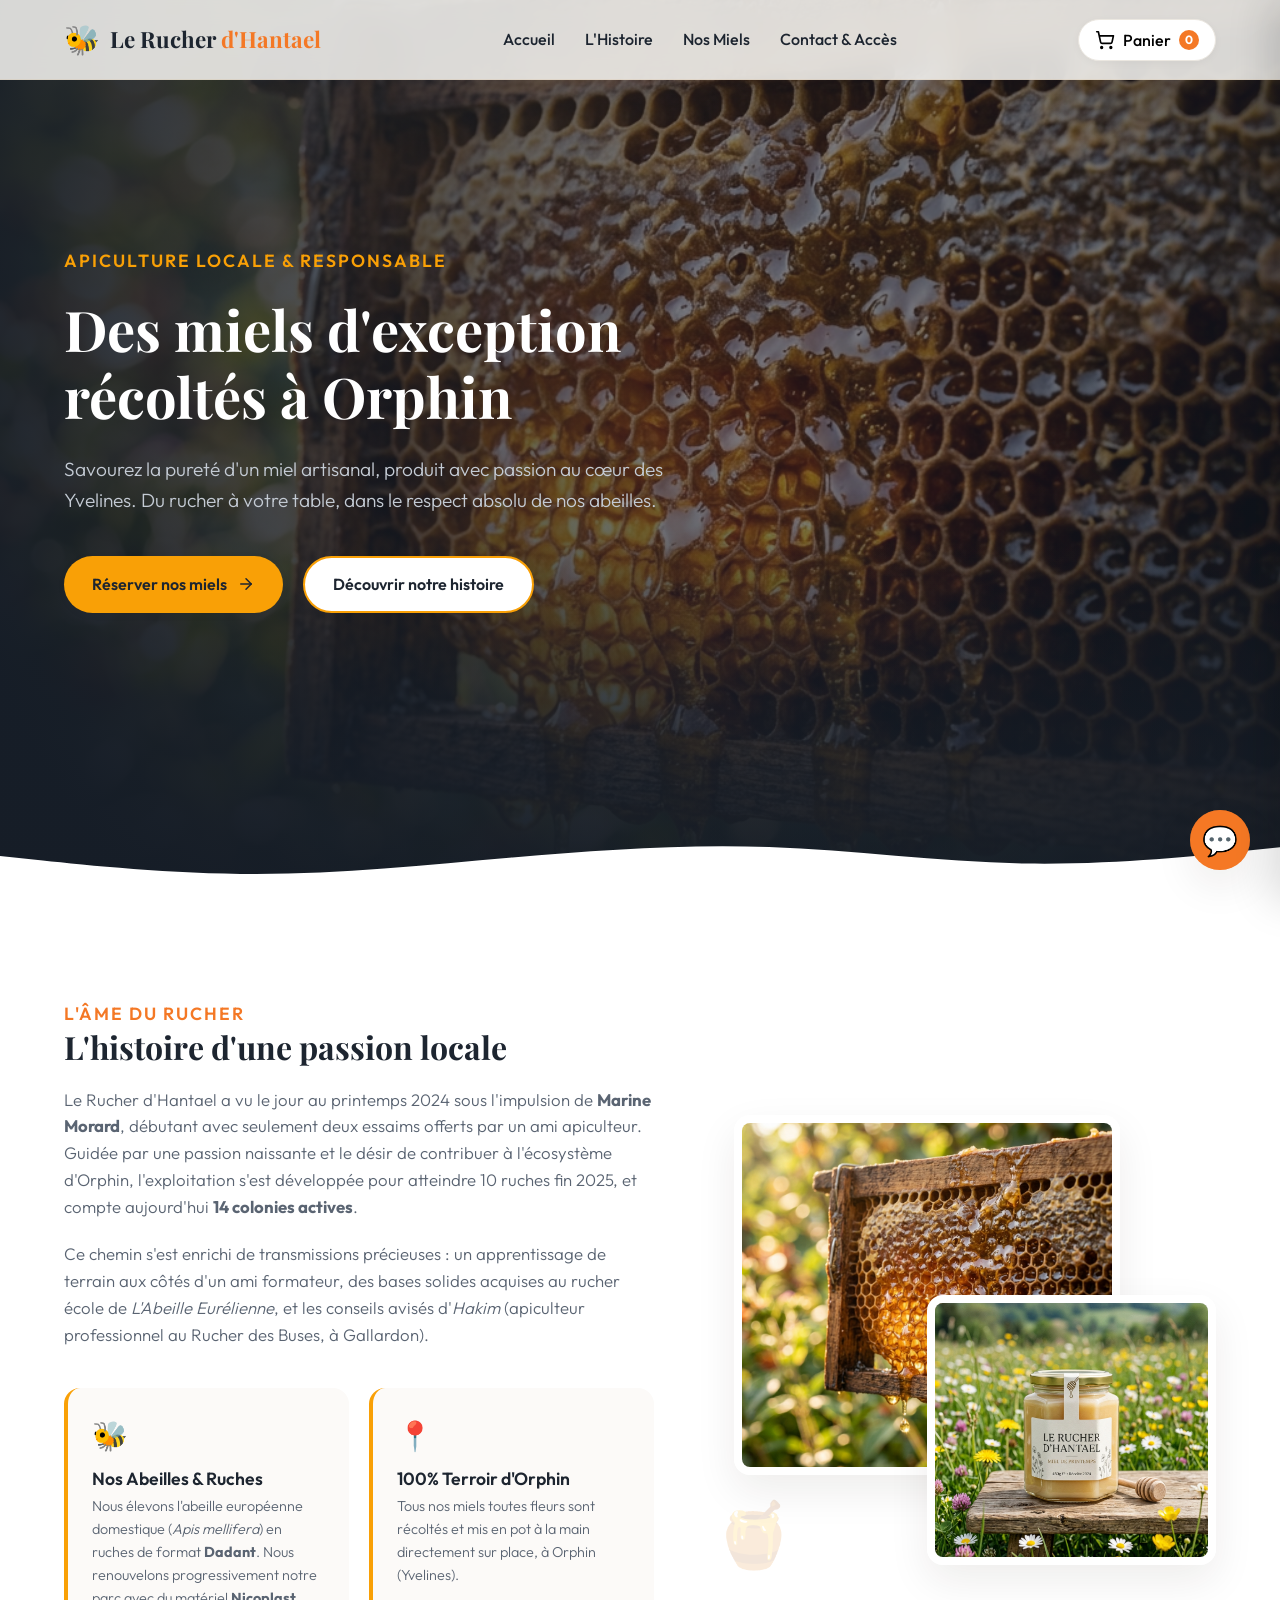
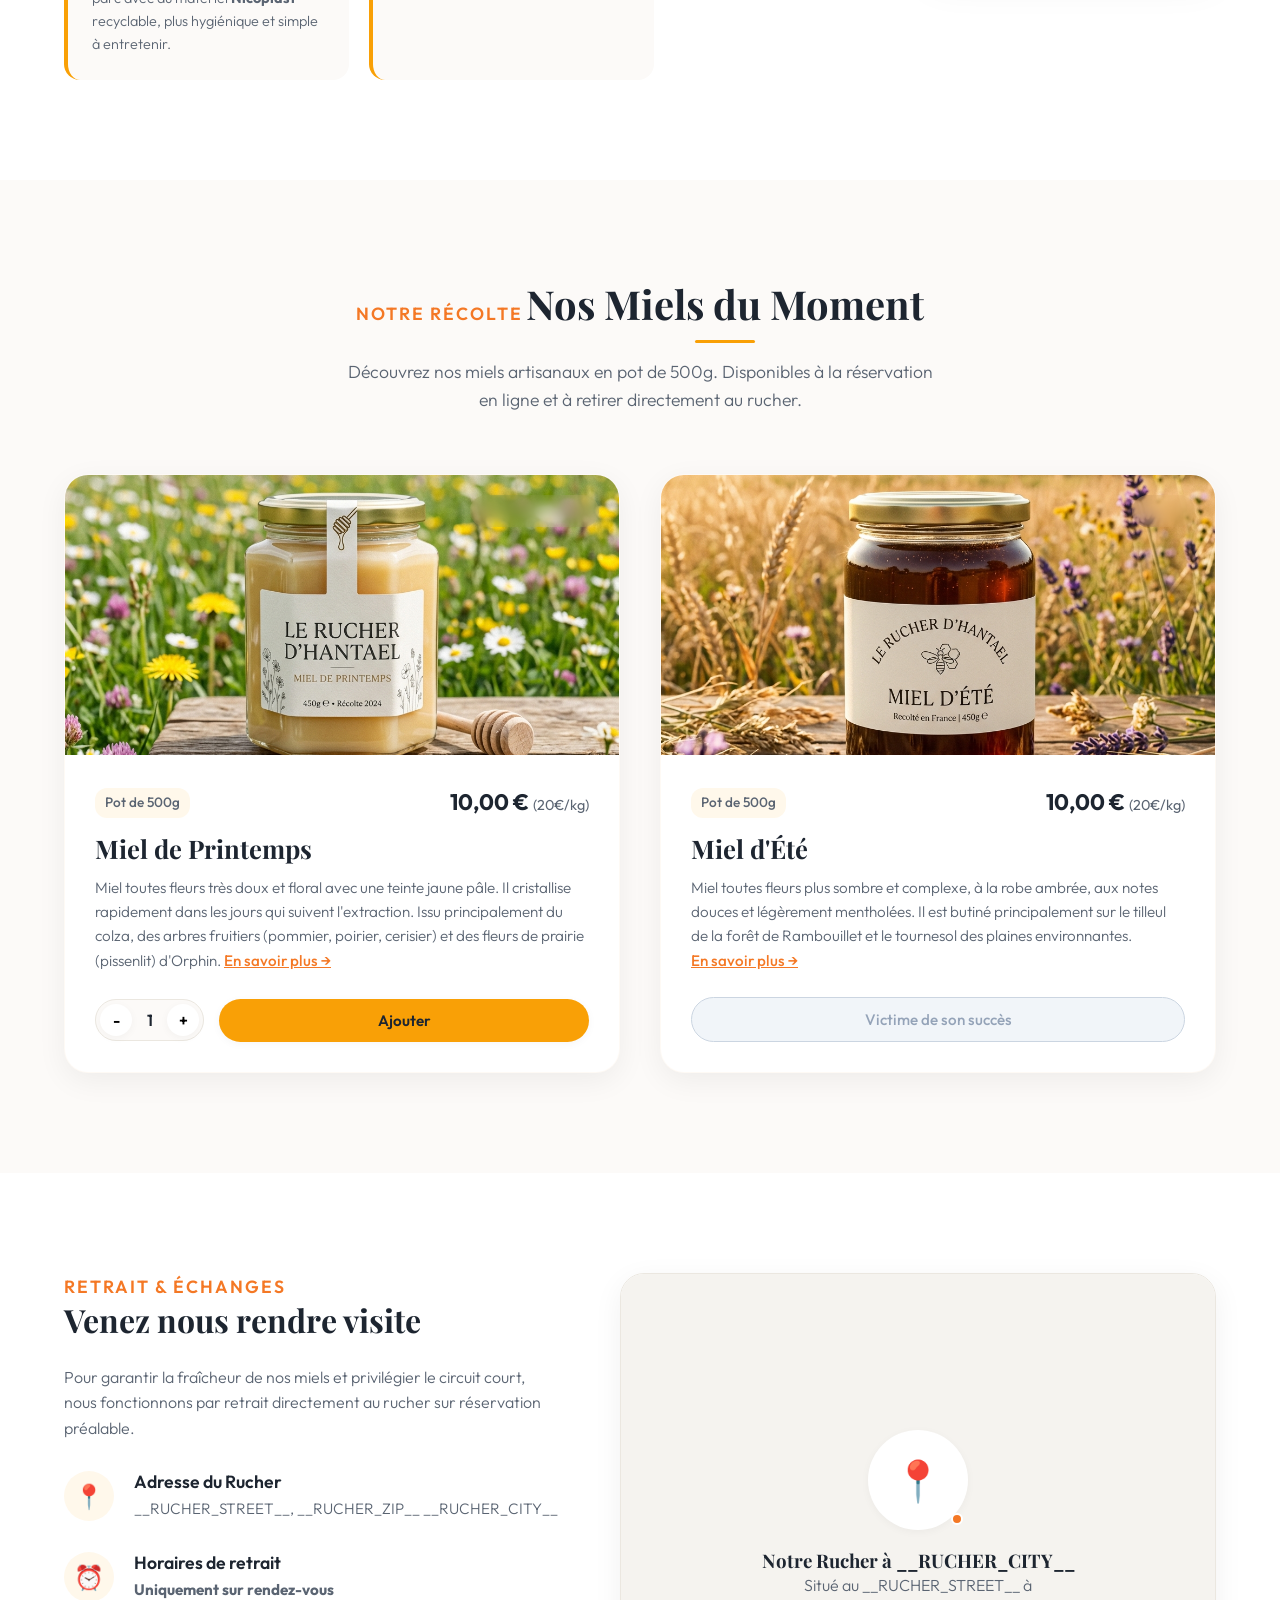
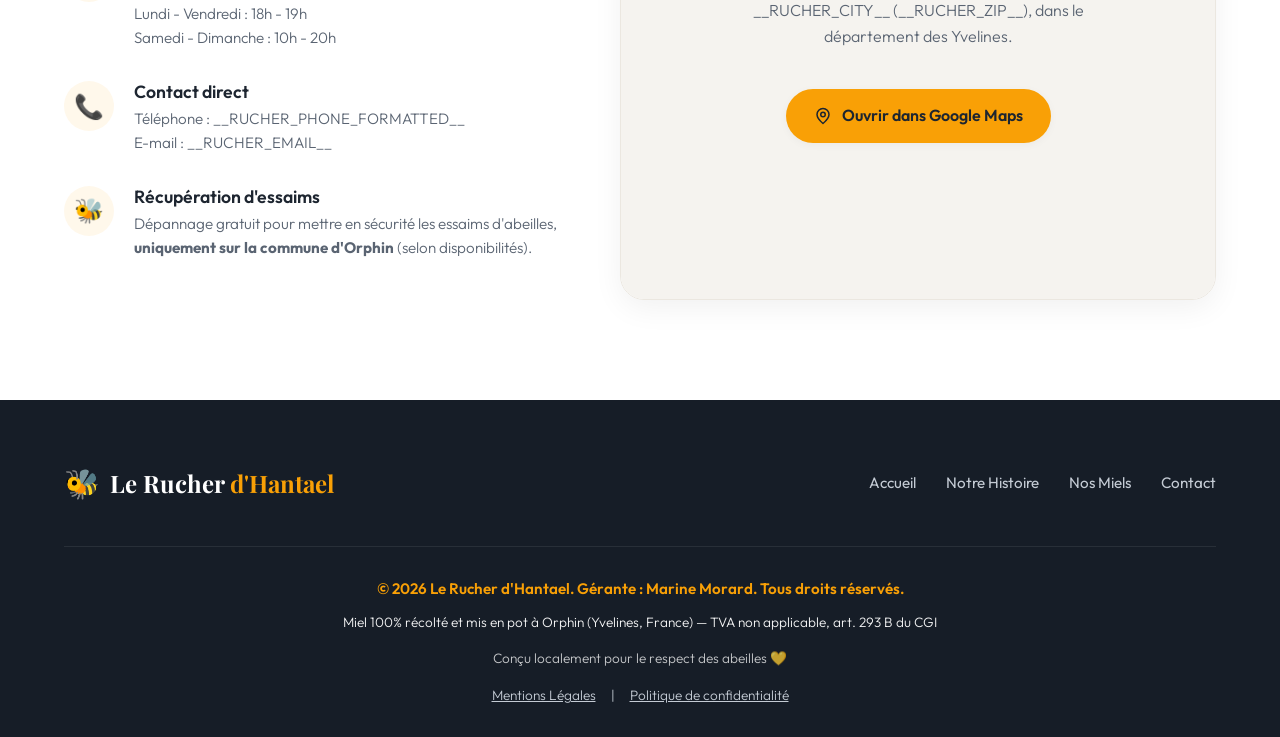
==== index.html @ 3fb7bd8f "feat: clarifier le panier de réservation, ajouter les pages produits détaillées et la politique de c" ====
<!DOCTYPE html>
<html lang="fr">
<head>
    <meta charset="UTF-8">
    <meta name="viewport" content="width=device-width, initial-scale=1.0">
    <title>Le Rucher d'Hantael - Miels Artisanaux d'Orphin</title>
    
    <!-- Meta Tags SEO -->
    <meta name="description" content="Découvrez et réservez les miels artisanaux de qualité du Rucher d'Hantael à Orphin (78). Production locale de miels de Printemps et d'Été en pots de 500g.">
    <meta name="keywords" content="miel, rucher, hantael, orphin, miel de printemps, miel dete, apiculteur, yvelines, reservation miel, local">
    <meta name="author" content="Le Rucher d'Hantael">
    
    <!-- Open Graph (Facebook / LinkedIn) -->
    <meta property="og:type" content="website">
    <meta property="og:title" content="Le Rucher d'Hantael - Miels Artisanaux d'Orphin">
    <meta property="og:description" content="Découvrez et réservez nos pots de miel de Printemps et d'Été. Retrait direct au rucher à Orphin (78).">
    <meta property="og:image" content="assets/images/hero-bg.png">
    
    <!-- Stylesheet -->
    <link rel="stylesheet" href="css/style.css">
    
    <!-- Favicon Shortcut -->
    <link rel="icon" href="data:image/svg+xml,<svg xmlns=%22http://www.w3.org/2000/svg%22 viewBox=%220 0 100 100%22><text y=%22.9em%22 font-size=%2290%22>🍯</text></svg>">
    
    <!-- Canonical Link -->
    <link rel="canonical" href="https://hantael.fr/">

    <!-- Données structurées JSON-LD pour Google (LocalBusiness & Products) -->
    <script type="application/ld+json">
    {
      "@context": "https://schema.org",
      "@graph": [
        {
          "@type": "LocalBusiness",
          "@id": "https://hantael.fr/#localbusiness",
          "name": "Le Rucher d'Hantael",
          "url": "https://hantael.fr/",
          "logo": "https://hantael.fr/assets/images/hero-bg.png",
          "image": "https://hantael.fr/assets/images/hero-bg.png",
          "description": "Production et vente à domicile de miels artisanaux toutes fleurs à Orphin (Yvelines).",
          "telephone": "+__RUCHER_PHONE_RAW__",
          "email": "__RUCHER_EMAIL__",
          "priceRange": "$$",
          "address": {
            "@type": "PostalAddress",
            "streetAddress": "__RUCHER_STREET__",
            "addressLocality": "__RUCHER_CITY__",
            "postalCode": "__RUCHER_ZIP__",
            "addressRegion": "Yvelines",
            "addressCountry": "FR"
          },
          "openingHoursSpecification": [
            {
              "@type": "OpeningHoursSpecification",
              "dayOfWeek": [
                "Monday",
                "Tuesday",
                "Wednesday",
                "Thursday",
                "Friday"
              ],
              "opens": "18:00",
              "closes": "19:00"
            },
            {
              "@type": "OpeningHoursSpecification",
              "dayOfWeek": [
                "Saturday",
                "Sunday"
              ],
              "opens": "10:00",
              "closes": "20:00"
            }
          ]
        },
        {
          "@type": "Product",
          "@id": "https://hantael.fr/#product-printemps",
          "name": "Miel de Printemps - Le Rucher d'Hantael",
          "description": "Miel toutes fleurs très doux et floral avec une teinte jaune pâle. Il cristallise rapidement dans les jours qui suivent l'extraction. Issu principalement du colza, des arbres fruitiers (pommier, poirier, cerisier) et des fleurs de prairie (pissenlit) d'Orphin.",
          "image": "https://hantael.fr/assets/images/miel-printemps.png",
          "brand": {
            "@type": "Brand",
            "name": "Le Rucher d'Hantael"
          },
          "offers": {
            "@type": "Offer",
            "url": "https://hantael.fr/#miels",
            "priceCurrency": "EUR",
            "price": "10.00",
            "priceValidUntil": "2027-12-31",
            "availability": "https://schema.org/InStock",
            "itemCondition": "https://schema.org/NewCondition",
            "offeredBy": {
              "@id": "https://hantael.fr/#localbusiness"
            }
          }
        },
        {
          "@type": "Product",
          "@id": "https://hantael.fr/#product-ete",
          "name": "Miel d'Été - Le Rucher d'Hantael",
          "description": "Miel toutes fleurs plus sombre et complexe, à la robe ambrée, aux notes douces et légèrement mentholées. Il est butiné principalement sur le tilleul de la forêt de Rambouillet et le tournesol des plaines environnantes.",
          "image": "https://hantael.fr/assets/images/miel-ete.png",
          "brand": {
            "@type": "Brand",
            "name": "Le Rucher d'Hantael"
          },
          "offers": {
            "@type": "Offer",
            "url": "https://hantael.fr/#miels",
            "priceCurrency": "EUR",
            "price": "10.00",
            "priceValidUntil": "2027-12-31",
            "availability": "https://schema.org/OutOfStock",
            "itemCondition": "https://schema.org/NewCondition",
            "offeredBy": {
              "@id": "https://hantael.fr/#localbusiness"
            }
          }
        }
      ]
    }
    </script>
</head>
<body>

    <!-- ==========================================================================
       HEADER & NAVIGATION
       ========================================================================== -->
    <header class="header" id="header">
        <div class="container">
            <a href="#" class="logo-link" id="logo-link">
                <span class="logo-icon">🐝</span>
                <span class="logo-text">Le Rucher <span>d'Hantael</span></span>
            </a>
            
            <nav class="nav" id="nav">
                <ul class="nav-list">
                    <li><a href="#" class="nav-link active" id="nav-link-home">Accueil</a></li>
                    <li><a href="#histoire" class="nav-link" id="nav-link-about">L'Histoire</a></li>
                    <li><a href="#miels" class="nav-link" id="nav-link-products">Nos Miels</a></li>
                    <li><a href="#contact" class="nav-link" id="nav-link-contact">Contact & Accès</a></li>
                </ul>
            </nav>
            
            <div style="display: flex; align-items: center; gap: 15px;">
                <button class="cart-toggle-btn" id="cart-toggle-btn" aria-label="Voir le panier">
                    <svg xmlns="http://www.w3.org/2000/svg" width="20" height="20" viewBox="0 0 24 24" fill="none" stroke="currentColor" stroke-width="2" stroke-linecap="round" stroke-linejoin="round"><circle cx="8" cy="21" r="1"/><circle cx="19" cy="21" r="1"/><path d="M2.05 2.05h2l2.66 12.42a2 2 0 0 0 2 1.58h9.78a2 2 0 0 0 1.95-1.57l1.65-7.43H5.12"/></svg>
                    <span>Panier</span>
                    <span class="cart-count-badge" id="cart-count">0</span>
                </button>
                
                <div class="menu-burger" id="menu-burger" aria-label="Ouvrir le menu">
                    <svg xmlns="http://www.w3.org/2000/svg" width="24" height="24" viewBox="0 0 24 24" fill="none" stroke="currentColor" stroke-width="2" stroke-linecap="round" stroke-linejoin="round"><line x1="4" y1="12" x2="20" y2="12"/><line x1="4" y1="6" x2="20" y2="6"/><line x1="4" y1="18" x2="20" y2="18"/></svg>
                </div>
            </div>
        </div>
    </header>

    <!-- ==========================================================================
       HERO SECTION
       ========================================================================== -->
    <section class="hero" id="hero">
        <img src="assets/images/hero-bg.png" alt="Rayons de miel dorés baignés de soleil" class="hero-bg">
        <div class="hero-overlay"></div>
        <div class="container">
            <div class="hero-content">
                <p class="hero-subtitle">Apiculture Locale & Responsable</p>
                <h1>Des miels d'exception récoltés à Orphin</h1>
                <p class="hero-description">Savourez la pureté d'un miel artisanal, produit avec passion au cœur des Yvelines. Du rucher à votre table, dans le respect absolu de nos abeilles.</p>
                <div class="hero-actions">
                    <a href="#miels" class="btn btn-primary" id="hero-cta-miels">
                        <span>Réserver nos miels</span>
                        <svg xmlns="http://www.w3.org/2000/svg" width="18" height="18" viewBox="0 0 24 24" fill="none" stroke="currentColor" stroke-width="2" stroke-linecap="round" stroke-linejoin="round"><line x1="5" y1="12" x2="19" y2="12"/><polyline points="12 5 19 12 12 19"/></svg>
                    </a>
                    <a href="#histoire" class="btn btn-secondary" id="hero-cta-story">Découvrir notre histoire</a>
                </div>
            </div>
        </div>
        <div class="hero-wave">
            <svg xmlns="http://www.w3.org/2000/svg" viewBox="0 0 1440 320" preserveAspectRatio="none">
                <path class="shape-fill" d="M0,160L48,176C96,192,192,224,288,224C384,224,480,192,576,165.3C672,139,768,117,864,128C960,139,1056,181,1152,186.7C1248,192,1344,160,1392,144L1440,128L1440,320L1392,320C1344,320,1248,320,1152,320C1056,320,960,320,864,320C768,320,672,320,576,320C480,320,384,320,288,320C192,320,96,320,48,320L0,320Z"></path>
            </svg>
        </div>
    </section>

    <!-- ==========================================================================
       ABOUT / STORY SECTION
       ========================================================================== -->
    <section class="about section-padding" id="histoire">
        <div class="container">
            <div class="about-grid">
                <div class="about-text">
                    <span class="hero-subtitle" style="color: var(--secondary);">L'Âme du Rucher</span>
                    <h3>L'histoire d'une passion locale</h3>
                    <p>Le Rucher d'Hantael a vu le jour au printemps 2024 sous l'impulsion de <strong>Marine Morard</strong>, débutant avec seulement deux essaims offerts par un ami apiculteur. Guidée par une passion naissante et le désir de contribuer à l'écosystème d'Orphin, l'exploitation s'est développée pour atteindre 10 ruches fin 2025, et compte aujourd'hui <strong>14 colonies actives</strong>.</p>
                    <p>Ce chemin s'est enrichi de transmissions précieuses : un apprentissage de terrain aux côtés d'un ami formateur, des bases solides acquises au rucher école de <em>L'Abeille Eurélienne</em>, et les conseils avisés d'<em>Hakim</em> (apiculteur professionnel au Rucher des Buses, à Gallardon).</p>
                    
                    <div class="about-badges">
                        <div class="about-badge-card">
                            <div class="badge-icon">🐝</div>
                            <h4>Nos Abeilles & Ruches</h4>
                            <p>Nous élevons l'abeille européenne domestique (<em>Apis mellifera</em>) en ruches de format <strong>Dadant</strong>. Nous renouvelons progressivement notre parc avec du matériel <strong>Nicoplast</strong> recyclable, plus hygiénique et simple à entretenir.</p>
                        </div>
                        <div class="about-badge-card">
                            <div class="badge-icon">📍</div>
                            <h4>100% Terroir d'Orphin</h4>
                            <p>Tous nos miels toutes fleurs sont récoltés et mis en pot à la main directement sur place, à Orphin (Yvelines).</p>
                        </div>
                    </div>
                </div>
                
                <div class="about-images-wrapper">
                    <img src="assets/images/hero-bg.png" alt="Apiculteur vérifiant les ruches" class="about-img-main">
                    <img src="assets/images/miel-printemps.png" alt="Pot de miel de printemps" class="about-img-sub">
                    <span class="about-deco-honey">🍯</span>
                </div>
            </div>
        </div>
    </section>

    <!-- ==========================================================================
       PRODUCTS SECTION (CATALOGUE)
       ========================================================================== -->
    <section class="products section-padding" id="miels">
        <div class="container">
            <div class="section-header">
                <span class="hero-subtitle" style="color: var(--secondary);">Notre Récolte</span>
                <h2>Nos Miels du Moment</h2>
                <p>Découvrez nos miels artisanaux en pot de 500g. Disponibles à la réservation en ligne et à retirer directement au rucher.</p>
            </div>
            
            <div class="products-grid">
                <!-- Miel de Printemps -->
                <div class="product-card" id="prod-printemps">
                    <div class="product-img-container">
                        <img src="assets/images/miel-printemps.png" alt="Pot de Miel de Printemps du Rucher d'Hantael" class="product-img">
                        <span class="product-badge">Édition Printemps</span>
                    </div>
                    <div class="product-content">
                        <div class="product-meta">
                            <span class="product-size">Pot de 500g</span>
                            <div class="product-price">10,00 € <span>(20€/kg)</span></div>
                        </div>
                        <h3><a href="miel-printemps.html" style="color: inherit; transition: color var(--transition-fast);">Miel de Printemps</a></h3>
                        <p class="product-description">Miel toutes fleurs très doux et floral avec une teinte jaune pâle. Il cristallise rapidement dans les jours qui suivent l'extraction. Issu principalement du colza, des arbres fruitiers (pommier, poirier, cerisier) et des fleurs de prairie (pissenlit) d'Orphin. <a href="miel-printemps.html" style="color: var(--secondary); font-weight: 500; text-decoration: underline; white-space: nowrap;">En savoir plus →</a></p>
                        <div class="product-action">
                            <div class="quantity-selector">
                                <button class="qty-btn dec-qty" aria-label="Diminuer la quantité">-</button>
                                <span class="qty-value" id="qty-printemps">1</span>
                                <button class="qty-btn inc-qty" aria-label="Augmenter la quantité">+</button>
                            </div>
                            <button class="btn btn-primary product-btn add-to-cart-btn" data-id="printemps" data-name="Miel de Printemps" data-price="10" data-img="assets/images/miel-printemps.png" id="btn-add-printemps">
                                <span>Ajouter</span>
                            </button>
                        </div>
                    </div>
                </div>
                
                <!-- Miel d'Été -->
                <div class="product-card" id="prod-ete">
                    <div class="product-img-container">
                        <img src="assets/images/miel-ete.png" alt="Pot de Miel d'Été du Rucher d'Hantael" class="product-img">
                        <span class="product-badge" style="background: #ef4444; color: white;">Épuisé</span>
                    </div>
                    <div class="product-content">
                        <div class="product-meta">
                            <span class="product-size">Pot de 500g</span>
                            <div class="product-price">10,00 € <span>(20€/kg)</span></div>
                        </div>
                        <h3><a href="miel-ete.html" style="color: inherit; transition: color var(--transition-fast);">Miel d'Été</a></h3>
                        <p class="product-description">Miel toutes fleurs plus sombre et complexe, à la robe ambrée, aux notes douces et légèrement mentholées. Il est butiné principalement sur le tilleul de la forêt de Rambouillet et le tournesol des plaines environnantes. <a href="miel-ete.html" style="color: var(--secondary); font-weight: 500; text-decoration: underline; white-space: nowrap;">En savoir plus →</a></p>
                        <div class="product-action" style="width: 100%;">
                            <button class="btn product-btn" disabled style="width: 100%; justify-content: center; background: #f1f5f9; color: #94a3b8; border: 1px solid #cbd5e1; cursor: not-allowed; text-align: center; display: block; font-weight: 500;">
                                <span>Victime de son succès</span>
                            </button>
                        </div>
                    </div>
                </div>
            </div>
        </div>
    </section>

    <!-- ==========================================================================
       CONTACT & ACCÈS SECTION
       ========================================================================== -->
    <section class="contact section-padding" id="contact">
        <div class="container">
            <div class="contact-grid">
                <div class="contact-info-block">
                    <div>
                        <span class="hero-subtitle" style="color: var(--secondary);">Retrait & Échanges</span>
                        <h3>Venez nous rendre visite</h3>
                        <p style="margin-bottom: 30px;">Pour garantir la fraîcheur de nos miels et privilégier le circuit court, nous fonctionnons par retrait directement au rucher sur réservation préalable.</p>
                    </div>
                    
                    <div class="contact-details-list">
                        <div class="contact-item">
                            <div class="contact-icon">📍</div>
                            <div class="contact-text">
                                <h4>Adresse du Rucher</h4>
                                <p>__RUCHER_STREET__, __RUCHER_ZIP__ __RUCHER_CITY__</p>
                            </div>
                        </div>
                        
                        <div class="contact-item">
                            <div class="contact-icon">⏰</div>
                            <div class="contact-text">
                                <h4>Horaires de retrait</h4>
                                <p><strong>Uniquement sur rendez-vous</strong><br>Lundi - Vendredi : 18h - 19h<br>Samedi - Dimanche : 10h - 20h</p>
                            </div>
                        </div>
                        
                        <div class="contact-item">
                            <div class="contact-icon">📞</div>
                            <div class="contact-text">
                                <h4>Contact direct</h4>
                                <p>Téléphone : __RUCHER_PHONE_FORMATTED__<br>E-mail : __RUCHER_EMAIL__</p>
                            </div>
                        </div>

                        <div class="contact-item">
                            <div class="contact-icon">🐝</div>
                            <div class="contact-text">
                                <h4>Récupération d'essaims</h4>
                                <p>Dépannage gratuit pour mettre en sécurité les essaims d'abeilles, <strong>uniquement sur la commune d'Orphin</strong> (selon disponibilités).</p>
                            </div>
                        </div>
                    </div>
                </div>
                
                <div class="contact-map-wrapper">
                    <div class="map-placeholder-bg">
                        <div class="map-graphic">📍</div>
                        <h3>Notre Rucher à __RUCHER_CITY__</h3>
                        <p style="max-width: 350px; margin-bottom: 20px;">Situé au __RUCHER_STREET__ à __RUCHER_CITY__ (__RUCHER_ZIP__), dans le département des Yvelines.</p>
                        <a href="https://maps.google.com/?q=__RUCHER_MAPS_QUERY__" target="_blank" rel="noopener" class="btn btn-primary map-btn" id="btn-open-gmaps">
                            <svg xmlns="http://www.w3.org/2000/svg" width="18" height="18" viewBox="0 0 24 24" fill="none" stroke="currentColor" stroke-width="2" stroke-linecap="round" stroke-linejoin="round"><path d="M12 2a8 8 0 0 0-8 8c0 5.25 8 12 8 12s8-6.75 8-12a8 8 0 0 0-8-8z"/><circle cx="12" cy="10" r="3"/></svg>
                            <span>Ouvrir dans Google Maps</span>
                        </a>
                    </div>
                </div>
            </div>
        </div>
    </section>

    <!-- ==========================================================================
       CART OVERLAY & SLIDE DRAWER
       ========================================================================== -->
    <div class="cart-overlay" id="cart-overlay"></div>
    <div class="cart-modal" id="cart-modal">
        <div class="cart-header">
            <h2 id="cart-title">Votre Panier de Réservation 🍯</h2>
            <button class="cart-close-btn" id="cart-close-btn" aria-label="Fermer le panier">&times;</button>
        </div>
        
        <!-- STEP 1 : CART LIST -->
        <div class="cart-body" id="cart-step-list">
            <div class="cart-empty-message" id="cart-empty-message">
                <div class="cart-empty-icon">🐝</div>
                <p>Votre panier est vide pour le moment.</p>
                <p style="font-size: 0.9rem; margin-top: 10px;">Parcourez notre récolte pour y ajouter des pots de miel.</p>
                <button class="btn btn-secondary" style="margin-top: 25px;" id="btn-continue-shopping">Découvrir les miels</button>
            </div>
            
            <div id="cart-items-container" style="display: none;">
                <div class="cart-info-banner">
                    <span class="info-banner-icon">⚠️</span>
                    <div class="info-banner-text">
                        <strong>Panier de réservation uniquement :</strong> aucun paiement en ligne. Vos produits sont réservés pour un retrait sur place, avec règlement final lors du retrait.
                    </div>
                </div>
                
                <div class="cart-items-list" id="cart-items-list">
                    <!-- Items inserted by JS -->
                </div>
                
                <div class="cart-summary">
                    <div class="summary-row">
                        <span>Poids total :</span>
                        <span id="cart-total-weight">0 kg</span>
                    </div>
                    <div class="summary-row">
                        <span>Nombre de pots :</span>
                        <span id="cart-total-pots">0</span>
                    </div>
                    <div class="summary-row summary-total">
                        <span>Total de votre réservation :</span>
                        <span id="cart-total-price">0,00 €</span>
                    </div>
                </div>
                
                <div class="payment-methods-notice">
                    <h4>Moyens de paiement acceptés au retrait :</h4>
                    <div class="payment-badges">
                        <span class="payment-badge"><span class="badge-icon">💵</span> Espèces</span>
                        <span class="payment-badge"><span class="badge-icon">📝</span> Chèque</span>
                        <span class="payment-badge"><span class="badge-icon">📱</span> Wero / Paylib</span>
                    </div>
                    <p class="payment-subtext">Aucun paiement en ligne • Le règlement s'effectue lors du retrait</p>
                </div>
            </div>
        </div>
        
        <!-- STEP 2 : RESERVATION DETAILS FORM -->
        <div class="cart-body reservation-step" id="cart-step-form">
            <h3 style="font-size: 1.4rem; margin-bottom: 20px; font-family: var(--font-body); font-weight:600;">Coordonnées de réservation</h3>
            
            <div class="pickup-info-card">
                <h4>📍 Point de retrait unique</h4>
                <p>Le retrait s'effectue directement sur place au Rucher : <br><strong>__RUCHER_STREET__, __RUCHER_ZIP__ __RUCHER_CITY__</strong></p>
            </div>
            
            <form id="reservation-form">
                <div class="form-row">
                    <div class="form-group">
                        <label for="client-lastname" class="form-label">Nom *</label>
                        <input type="text" id="client-lastname" class="form-input" placeholder="Dupont" required>
                    </div>
                    <div class="form-group">
                        <label for="client-firstname" class="form-label">Prénom *</label>
                        <input type="text" id="client-firstname" class="form-input" placeholder="Jean" required>
                    </div>
                </div>
                
                <div class="form-group">
                    <label for="client-phone" class="form-label">Téléphone de contact *</label>
                    <input type="tel" id="client-phone" class="form-input" placeholder="06 12 34 56 78" required>
                </div>
                
                <div class="form-group">
                    <label for="client-email" class="form-label">Adresse e-mail *</label>
                    <input type="email" id="client-email" class="form-input" placeholder="jean.dupont@email.com" required>
                </div>
                
                <div class="form-row">
                    <div class="form-group">
                        <label for="pickup-date" class="form-label">Date souhaitée *</label>
                        <input type="date" id="pickup-date" class="form-input" required>
                    </div>
                    <div class="form-group">
                        <label for="pickup-time" class="form-label">Heure souhaitée *</label>
                        <input type="time" id="pickup-time" class="form-input" required>
                    </div>
                </div>
                
                <div class="form-group">
                    <label for="client-notes" class="form-label">Message ou précision (optionnel)</label>
                    <textarea id="client-notes" class="form-input" rows="3" placeholder="Ex: Précision sur l'heure, demande particulière..."></textarea>
                </div>
                
                <!-- Encart de Paiement et RGPD Stylisé -->
                <div class="checkout-info-block">
                    <div class="payment-methods-card">
                        <h4>💶 Règlement lors du retrait</h4>
                        <div class="payment-badges-list">
                            <div class="payment-badge-item">
                                <span class="badge-tag">Espèces 💵</span>
                                <span class="badge-desc">Prévoyez l'appoint si possible</span>
                            </div>
                            <div class="payment-badge-item">
                                <span class="badge-tag">Chèque 📝</span>
                                <span class="badge-desc">À l'ordre de Marine Morard</span>
                            </div>
                            <div class="payment-badge-item">
                                <span class="badge-tag">Wero / Paylib 📱</span>
                                <span class="badge-desc">Virement mobile instantané</span>
                            </div>
                        </div>
                        <p class="payment-warning-text">⚠️ Aucun paiement ne s'effectue en ligne sur ce site.</p>
                    </div>
                    
                    <div class="rgpd-notice-card">
                        <span class="rgpd-icon">🔒</span>
                        <p><strong>Confidentialité :</strong> Vos données sont traitées conformément à notre <a href="politique-confidentialite.html" target="_blank" style="text-decoration: underline; color: var(--secondary);">politique de confidentialité</a> et servent exclusivement à gérer votre retrait.</p>
                    </div>
                </div>
            </form>
        </div>
        
        <!-- FOOTER FOR BUTTONS -->
        <div class="cart-footer" id="cart-footer" style="display: none;">
            <!-- Buttons for Step 1 -->
            <div id="footer-actions-step-list">
                <button class="btn btn-primary checkout-btn" id="btn-go-to-checkout">
                    <span>Valider ma sélection</span>
                    <svg xmlns="http://www.w3.org/2000/svg" width="18" height="18" viewBox="0 0 24 24" fill="none" stroke="currentColor" stroke-width="2" stroke-linecap="round" stroke-linejoin="round"><line x1="5" y1="12" x2="19" y2="12"/><polyline points="12 5 19 12 12 19"/></svg>
                </button>
            </div>
            
            <!-- Buttons for Step 2 -->
            <div id="footer-actions-step-form" style="display: none;">
                <div class="reservation-actions">
                    <button class="btn btn-secondary" id="btn-back-to-list" style="padding: 14px 10px;">Retour</button>
                    <span style="font-weight: 700; display: flex; align-items: center; justify-content: flex-end; font-size: 1.15rem;" id="checkout-total-price">0,00 €</span>
                </div>
                
                <div class="action-buttons-wrap">
                    <button type="submit" form="reservation-form" class="btn submit-whatsapp-btn" id="btn-submit-whatsapp">
                        <span>Réserver par WhatsApp 💬</span>
                    </button>
                    <button type="submit" form="reservation-form" class="btn submit-email-btn" id="btn-submit-email">
                        <span>Réserver par E-mail ✉️</span>
                    </button>
                </div>
            </div>
        </div>
    </div>

    <!-- ==========================================================================
       SUCCESS MODAL
       ========================================================================== -->
    <div class="success-overlay" id="success-overlay">
        <div class="success-card">
            <div class="success-icon-wrap">🍯</div>
            <h3>Réservation préparée !</h3>
            <p>Votre message de réservation a été généré avec succès. Afin de valider définitivement la commande, veuillez envoyer le message via l'application ouverte.</p>
            
            <div class="success-details">
                <div class="success-details-title">Récapitulatif du retrait</div>
                <ul>
                    <li><span>Lieu :</span><strong>__RUCHER_STREET__, __RUCHER_CITY__</strong></li>
                    <li><span>Date :</span><strong id="success-date">-</strong></li>
                    <li><span>Heure :</span><strong id="success-time">-</strong></li>
                    <li><span>Total :</span><strong id="success-price">-</strong></li>
                    <li><span>Paiement :</span><strong>Espèces, Chèque ou Wero</strong></li>
                </ul>
            </div>
            
            <button class="btn btn-primary" id="btn-close-success" style="width: 100%;">Retourner au site</button>
        </div>
    </div>

    <!-- ==========================================================================
       FOOTER
       ========================================================================== -->
    <footer class="footer">
        <div class="container">
            <div class="footer-top">
                <div class="footer-logo">
                    <span class="logo-icon">🐝</span>
                    <span class="footer-logo-text">Le Rucher <span>d'Hantael</span></span>
                </div>
                <ul class="footer-nav">
                    <li><a href="#">Accueil</a></li>
                    <li><a href="#histoire">Notre Histoire</a></li>
                    <li><a href="#miels">Nos Miels</a></li>
                    <li><a href="#contact">Contact</a></li>
                </ul>
            </div>
            <div class="footer-bottom" style="flex-direction: column; gap: 10px; align-items: center; text-align: center;">
                <p style="color: var(--primary); font-weight: 600; font-size: 0.95rem;">&copy; 2026 Le Rucher d'Hantael. Gérante : Marine Morard. Tous droits réservés.</p>
                <p style="font-size: 0.85rem; color: rgba(255, 255, 255, 0.95);">Miel 100% récolté et mis en pot à Orphin (Yvelines, France) — TVA non applicable, art. 293 B du CGI</p>
                <p style="font-size: 0.85rem; color: rgba(255, 255, 255, 0.75); margin-top: 5px;">Conçu localement pour le respect des abeilles 💛</p>
                <p style="margin-top: 5px; display: flex; justify-content: center; gap: 15px; flex-wrap: wrap;">
                    <a href="#" id="open-legal" style="font-size: 0.85rem; color: var(--text-light-muted); text-decoration: underline; transition: color var(--transition-smooth);">Mentions Légales</a>
                    <span style="color: var(--text-light-muted); font-size: 0.85rem;">|</span>
                    <a href="politique-confidentialite.html" style="font-size: 0.85rem; color: var(--text-light-muted); text-decoration: underline; transition: color var(--transition-smooth);">Politique de confidentialité</a>
                </p>
            </div>
        </div>
    </footer>

    <!-- ==========================================================================
       MENTIONS LEGALES MODAL
       ========================================================================== -->
    <div class="legal-overlay" id="legal-overlay">
        <div class="legal-card">
            <button class="legal-close" id="close-legal" aria-label="Fermer les mentions légales">&times;</button>
            <div class="legal-content">
                <h3>Mentions Légales</h3>
                
                <h4>Éditeur du site</h4>
                <p>
                    <strong>Le Rucher d'Hantael</strong><br>
                    Propriétaire & Directrice de la publication : Marine Morard<br>
                    Adresse : __RUCHER_STREET__, __RUCHER_ZIP__ __RUCHER_CITY__<br>
                    E-mail : __RUCHER_EMAIL__<br>
                    Téléphone : __RUCHER_PHONE_FORMATTED__
                </p>
                
                <h4>Immatriculation</h4>
                <p>
                    Numéro SIRET : __RUCHER_SIRET__<br>
                    Régime : Micro-entreprise agricole (TVA non applicable, art. 293 B du CGI)
                </p>
                
                <h4>Hébergement</h4>
                <p>
                    Le site est hébergé par :<br>
                    <strong>Infomaniak Network SA</strong><br>
                    Adresse : Rue Eugène-Marziano 25, 1227 Les Acacias, Genève, Suisse<br>
                    Téléphone : +41 22 820 35 44<br>
                    Site web : <a href="https://www.infomaniak.com" target="_blank" rel="noopener noreferrer" style="color: var(--primary); text-decoration: underline;">www.infomaniak.com</a>
                </p>
                
                <h4>Propriété intellectuelle</h4>
                <p>
                    L'ensemble des contenus de ce site (textes, photographies, logos) est protégé par les lois en vigueur relatives à la propriété intellectuelle. Toute reproduction ou représentation, intégrale ou partielle, est interdite sans l'accord préalable de l'éditeur.
                </p>
            </div>
        </div>
    </div>

    <!-- ==========================================================================
       ASSISTANT CONVERSATIONNEL (CHATBOT)
       ========================================================================== -->
    <!-- Bouton flottant -->
    <div class="chatbot-trigger" id="chatbot-trigger" aria-label="Ouvrir l'assistant virtuel">
        <span class="chatbot-icon">💬</span>
        <span class="chatbot-pulse"></span>
    </div>

    <!-- Fenêtre de chat -->
    <div class="chatbot-window" id="chatbot-window">
        <div class="chatbot-header">
            <div class="chatbot-header-info">
                <span class="chatbot-header-avatar">🐝</span>
                <div>
                    <h4 style="margin: 0; color: white;">L'Assistant du Rucher</h4>
                    <span class="chatbot-status" style="font-size: 0.75rem; opacity: 0.85;">En ligne • Réponse instantanée</span>
                </div>
            </div>
            <button class="chatbot-close" id="chatbot-close" style="background: none; border: none; color: white; font-size: 1.5rem; cursor: pointer;">&times;</button>
        </div>
        
        <div class="chatbot-messages" id="chatbot-messages">
            <!-- Messages chargés par JS -->
        </div>
        
        <div class="chatbot-input-area">
            <input type="text" id="chatbot-input" placeholder="Posez une question (ex: horaires, tarifs...)" aria-label="Votre question">
            <button id="chatbot-send" aria-label="Envoyer">
                <svg xmlns="http://www.w3.org/2000/svg" width="18" height="18" viewBox="0 0 24 24" fill="none" stroke="currentColor" stroke-width="2" stroke-linecap="round" stroke-linejoin="round"><line x1="22" y1="2" x2="11" y2="13"/><polygon points="22 2 15 22 11 13 2 9 22 2"/></svg>
            </button>
        </div>
    </div>

    <!-- JavaScript -->
    <script src="js/app.js"></script>
</body>
</html>
---- css/style.css ----
@import url('https://fonts.googleapis.com/css2?family=Outfit:wght@300;400;500;600;700&family=Playfair+Display:ital,wght@0,400;0,600;0,700;1,400&display=swap');

/* ==========================================================================
   VARIABLES & DESIGN SYSTEM
   ========================================================================== */
:root {
    --primary: hsl(38, 95%, 50%);
    --primary-hover: hsl(38, 95%, 42%);
    --primary-light: hsl(38, 100%, 96%);
    --primary-glow: hsla(38, 95%, 50%, 0.15);
    --secondary: hsl(24, 90%, 55%); /* Orange ambré */
    
    --bg-cream: hsl(36, 40%, 98%);
    --bg-white: hsl(0, 0%, 100%);
    --bg-dark: hsl(215, 28%, 12%);
    --bg-dark-light: hsl(215, 25%, 18%);
    
    --text-dark: hsl(215, 25%, 15%);
    --text-muted: hsl(215, 12%, 40%);
    --text-light: hsl(0, 0%, 100%);
    --text-light-muted: hsl(215, 15%, 80%);
    
    --success: hsl(142, 70%, 45%);
    --success-glow: hsla(142, 70%, 45%, 0.15);
    
    --border-color: hsl(36, 20%, 90%);
    --border-focus: hsl(38, 95%, 50%);
    
    --font-heading: 'Playfair Display', Georgia, serif;
    --font-body: 'Outfit', sans-serif;
    
    --transition-fast: 0.2s ease;
    --transition-smooth: 0.35s cubic-bezier(0.16, 1, 0.3, 1);
    
    --shadow-sm: 0 2px 8px rgba(0, 0, 0, 0.04);
    --shadow-md: 0 8px 30px rgba(0, 0, 0, 0.06);
    --shadow-lg: 0 16px 40px rgba(38, 25, 0, 0.08);
    --shadow-glow: 0 10px 30px hsla(38, 95%, 50%, 0.2);
    
    --radius-sm: 8px;
    --radius-md: 16px;
    --radius-lg: 24px;
    --radius-round: 50%;
    
    --container-width: 1200px;
    --header-height: 80px;
}

/* ==========================================================================
   RESET & BASE STYLES
   ========================================================================== */
*, *::before, *::after {
    box-sizing: border-box;
    margin: 0;
    padding: 0;
}

html {
    scroll-behavior: smooth;
    font-size: 16px;
}

body {
    font-family: var(--font-body);
    background-color: var(--bg-cream);
    color: var(--text-dark);
    line-height: 1.6;
    overflow-x: hidden;
    -webkit-font-smoothing: antialiased;
}

h1, h2, h3, h4 {
    font-family: var(--font-heading);
    font-weight: 700;
    line-height: 1.2;
}

p {
    font-weight: 300;
    color: var(--text-muted);
}

a {
    text-decoration: none;
    color: inherit;
    transition: var(--transition-fast);
}

img {
    max-width: 100%;
    height: auto;
    display: block;
}

button, input, textarea, select {
    font-family: inherit;
    font-size: inherit;
    border: none;
    outline: none;
    background: none;
}

/* ==========================================================================
   REUSABLE COMPONENTS
   ========================================================================== */
.container {
    width: 90%;
    max-width: var(--container-width);
    margin: 0 auto;
}

.section-padding {
    padding: 100px 0;
}

.section-header {
    text-align: center;
    max-width: 600px;
    margin: 0 auto 60px auto;
}

.section-header h2 {
    font-size: 2.5rem;
    color: var(--text-dark);
    margin-bottom: 15px;
    position: relative;
    display: inline-block;
}

.section-header h2::after {
    content: '';
    display: block;
    width: 60px;
    height: 3px;
    background-color: var(--primary);
    margin: 12px auto 0 auto;
    border-radius: var(--radius-sm);
}

.section-header p {
    font-size: 1.1rem;
}

.btn {
    display: inline-flex;
    align-items: center;
    justify-content: center;
    padding: 14px 28px;
    border-radius: 30px;
    font-weight: 600;
    cursor: pointer;
    transition: all var(--transition-smooth);
    gap: 10px;
}

.btn-primary {
    background-color: var(--primary);
    color: var(--text-dark);
    box-shadow: var(--shadow-sm);
    position: relative;
    overflow: hidden;
}

.btn-primary::before {
    content: '';
    position: absolute;
    top: 0;
    left: -150%;
    width: 50%;
    height: 100%;
    background: linear-gradient(
        to right,
        rgba(255, 255, 255, 0) 0%,
        rgba(255, 255, 255, 0.6) 50%,
        rgba(255, 255, 255, 0) 100%
    );
    transform: skewX(-25deg);
    transition: none;
}

.btn-primary:hover::before {
    animation: shimmer 1s ease-in-out;
}

.btn-primary:hover {
    background-color: var(--primary-hover);
    transform: translateY(-2px);
    box-shadow: var(--shadow-glow);
}

.btn-secondary {
    background-color: var(--bg-white);
    color: var(--text-dark);
    border: 2px solid var(--primary);
}

.btn-secondary:hover {
    background-color: var(--primary-light);
    transform: translateY(-2px);
}

.btn-text {
    color: var(--secondary);
    font-weight: 600;
    padding: 5px 0;
    border-bottom: 2px solid transparent;
}

.btn-text:hover {
    border-bottom-color: var(--secondary);
}

/* ==========================================================================
   HEADER & NAVBAR
   ========================================================================== */
.header {
    height: var(--header-height);
    background-color: rgba(250, 248, 245, 0.85);
    backdrop-filter: blur(12px);
    position: fixed;
    top: 0;
    left: 0;
    width: 100%;
    z-index: 100;
    border-bottom: 1px solid rgba(217, 119, 6, 0.08);
    transition: all var(--transition-fast);
}

.header.scrolled {
    background-color: var(--bg-white);
    box-shadow: var(--shadow-sm);
    height: 70px;
}

.header .container {
    height: 100%;
    display: flex;
    justify-content: space-between;
    align-items: center;
}

.logo-link {
    display: flex;
    align-items: center;
    gap: 10px;
}

.logo-icon {
    font-size: 1.8rem;
    animation: float 4s ease-in-out infinite;
}

.logo-text {
    font-family: var(--font-heading);
    font-size: 1.4rem;
    font-weight: 700;
    color: var(--text-dark);
}

.logo-text span {
    color: var(--secondary);
}

.nav {
    display: flex;
    align-items: center;
    gap: 30px;
}

.nav-list {
    display: flex;
    list-style: none;
    gap: 30px;
}

.nav-link {
    font-weight: 500;
    color: var(--text-dark);
    position: relative;
    padding: 5px 0;
}

.nav-link::after {
    content: '';
    position: absolute;
    bottom: 0;
    left: 0;
    width: 0;
    height: 2px;
    background-color: var(--secondary);
    transition: var(--transition-fast);
}

.nav-link:hover::after,
.nav-link.active::after {
    width: 100%;
}

.cart-toggle-btn {
    position: relative;
    background-color: var(--bg-white);
    border: 1px solid var(--border-color);
    padding: 10px 16px;
    border-radius: 30px;
    cursor: pointer;
    display: flex;
    align-items: center;
    gap: 8px;
    font-weight: 500;
    box-shadow: var(--shadow-sm);
    transition: all var(--transition-fast);
}

.cart-toggle-btn:hover {
    border-color: var(--primary);
    background-color: var(--primary-light);
}

.cart-count-badge {
    background-color: var(--secondary);
    color: var(--text-light);
    font-size: 0.75rem;
    font-weight: 700;
    width: 20px;
    height: 20px;
    border-radius: var(--radius-round);
    display: flex;
    align-items: center;
    justify-content: center;
}

.menu-burger {
    display: none;
    font-size: 1.5rem;
    cursor: pointer;
}

/* ==========================================================================
   HERO SECTION
   ========================================================================== */
.hero {
    min-height: 100vh;
    padding-top: var(--header-height);
    padding-bottom: 120px;
    display: flex;
    align-items: center;
    position: relative;
    background-color: var(--bg-dark);
    color: var(--text-light);
    overflow: hidden;
}

.hero-bg {
    position: absolute;
    top: 0;
    left: 0;
    width: 100%;
    height: 100%;
    object-fit: cover;
    opacity: 0.45;
    z-index: 1;
}

.hero-overlay {
    position: absolute;
    top: 0;
    left: 0;
    width: 100%;
    height: 100%;
    background: radial-gradient(circle at 70% 30%, transparent 20%, var(--bg-dark) 90%),
                linear-gradient(to bottom, transparent 60%, var(--bg-dark) 100%);
    z-index: 2;
}

.hero .container {
    position: relative;
    z-index: 3;
}

.hero-content {
    max-width: 650px;
    animation: slideUp 1s cubic-bezier(0.16, 1, 0.3, 1) forwards;
}

.hero-subtitle {
    font-size: 1.1rem;
    font-weight: 600;
    text-transform: uppercase;
    letter-spacing: 2px;
    color: var(--primary);
    margin-bottom: 20px;
}

.hero h1 {
    font-size: 3.5rem;
    margin-bottom: 25px;
    color: var(--text-light);
}

.hero-description {
    font-size: 1.2rem;
    color: var(--text-light-muted);
    margin-bottom: 40px;
    font-weight: 300;
}

.hero-actions {
    display: flex;
    gap: 20px;
    flex-wrap: wrap;
}

/* ==========================================================================
   ABOUT / STORY SECTION
   ========================================================================== */
.about {
    background-color: var(--bg-white);
    position: relative;
}

.about-grid {
    display: grid;
    grid-template-columns: 1.1fr 0.9fr;
    gap: 80px;
    align-items: center;
}

.about-text h3 {
    font-size: 2rem;
    margin-bottom: 20px;
    color: var(--text-dark);
}

.about-text p {
    margin-bottom: 20px;
    font-size: 1.05rem;
}

.about-badges {
    display: grid;
    grid-template-columns: 1fr 1fr;
    gap: 20px;
    margin-top: 40px;
}

.about-badge-card {
    background-color: var(--bg-cream);
    padding: 24px;
    border-radius: var(--radius-md);
    border-left: 4px solid var(--primary);
}

.badge-icon {
    font-size: 1.8rem;
    margin-bottom: 10px;
}

.about-badge-card h4 {
    font-family: var(--font-body);
    font-size: 1.1rem;
    font-weight: 600;
    margin-bottom: 5px;
    color: var(--text-dark);
}

.about-badge-card p {
    font-size: 0.9rem;
    margin-bottom: 0;
}

.about-images-wrapper {
    position: relative;
    height: 450px;
}

.about-img-main {
    width: 80%;
    height: 80%;
    object-fit: cover;
    border-radius: var(--radius-md);
    box-shadow: var(--shadow-lg);
    position: absolute;
    top: 0;
    left: 0;
    border: 8px solid var(--bg-white);
}

.about-img-sub {
    width: 60%;
    height: 60%;
    object-fit: cover;
    border-radius: var(--radius-md);
    box-shadow: var(--shadow-lg);
    position: absolute;
    bottom: 0;
    right: 0;
    border: 8px solid var(--bg-white);
    z-index: 2;
}

.about-deco-honey {
    position: absolute;
    font-size: 4rem;
    bottom: -20px;
    left: -20px;
    opacity: 0.15;
    animation: float 6s ease-in-out infinite;
    z-index: 1;
}

/* ==========================================================================
   PRODUCTS SECTION
   ========================================================================== */
.products {
    background-color: var(--bg-cream);
}

.products-grid {
    display: grid;
    grid-template-columns: repeat(auto-fit, minmax(380px, 1fr));
    gap: 40px;
    justify-content: center;
}

.product-card {
    background-color: var(--bg-white);
    border-radius: var(--radius-lg);
    overflow: hidden;
    box-shadow: var(--shadow-md);
    transition: transform 0.5s cubic-bezier(0.16, 1, 0.3, 1), 
                box-shadow 0.5s cubic-bezier(0.16, 1, 0.3, 1), 
                border-color 0.5s cubic-bezier(0.16, 1, 0.3, 1);
    border: 1px solid rgba(217, 119, 6, 0.04);
    display: flex;
    flex-direction: column;
}

.product-card:hover {
    transform: translateY(-12px) scale(1.03);
    box-shadow: 0 20px 45px rgba(217, 119, 6, 0.18), 
                0 1px 3px rgba(0, 0, 0, 0.05);
    border-color: rgba(217, 119, 6, 0.45);
}

.product-img-container {
    position: relative;
    overflow: hidden;
    height: 280px;
    background-color: var(--primary-light);
}

.product-img {
    width: 100%;
    height: 100%;
    object-fit: cover;
    transition: transform 0.5s cubic-bezier(0.16, 1, 0.3, 1);
}

.product-card:hover .product-img {
    transform: scale(1.08);
}

.product-badge {
    position: absolute;
    top: 20px;
    right: 20px;
    background-color: rgba(255, 255, 255, 0.9);
    backdrop-filter: blur(8px);
    padding: 6px 12px;
    border-radius: 20px;
    font-size: 0.8rem;
    font-weight: 600;
    color: var(--secondary);
    box-shadow: var(--shadow-sm);
    transition: transform var(--transition-smooth);
}

.product-card:hover .product-badge {
    transform: scale(1.05) rotate(-2deg);
}

.product-content {
    padding: 30px;
    display: flex;
    flex-direction: column;
    flex-grow: 1;
}

.product-meta {
    display: flex;
    justify-content: space-between;
    align-items: center;
    margin-bottom: 12px;
}

.product-size {
    font-size: 0.85rem;
    font-weight: 500;
    color: var(--text-muted);
    background-color: var(--primary-light);
    padding: 4px 10px;
    border-radius: 12px;
}

.product-price {
    font-size: 1.4rem;
    font-weight: 700;
    color: var(--text-dark);
}

.product-price span {
    font-size: 0.9rem;
    font-weight: 400;
    color: var(--text-muted);
}

.product-card h3 {
    font-size: 1.6rem;
    margin-bottom: 12px;
    color: var(--text-dark);
}

.product-description {
    font-size: 0.95rem;
    margin-bottom: 24px;
    flex-grow: 1;
}

.product-action {
    display: flex;
    gap: 15px;
    align-items: center;
}

.quantity-selector {
    display: flex;
    align-items: center;
    border: 1px solid var(--border-color);
    border-radius: 30px;
    padding: 4px;
    background-color: var(--bg-cream);
}

.qty-btn {
    width: 32px;
    height: 32px;
    border-radius: var(--radius-round);
    background-color: var(--bg-white);
    display: flex;
    align-items: center;
    justify-content: center;
    cursor: pointer;
    font-weight: 600;
    box-shadow: var(--shadow-sm);
    transition: all var(--transition-fast);
}

.qty-btn:hover {
    background-color: var(--primary-light);
    color: var(--secondary);
}

.qty-value {
    width: 35px;
    text-align: center;
    font-weight: 600;
}

.product-btn {
    flex-grow: 1;
    font-size: 0.95rem;
    padding: 12px 20px;
}

/* ==========================================================================
   RESERVATION CART / DOCK MODAL (GLASSMORPHISM)
   ========================================================================== */
.cart-overlay {
    position: fixed;
    top: 0;
    left: 0;
    width: 100%;
    height: 100%;
    background-color: rgba(15, 23, 42, 0.4);
    backdrop-filter: blur(8px);
    z-index: 1000;
    opacity: 0;
    visibility: hidden;
    transition: all var(--transition-smooth);
}

.cart-overlay.open {
    opacity: 1;
    visibility: visible;
}

.cart-modal {
    position: fixed;
    top: 0;
    right: -480px;
    width: 100%;
    max-width: 480px;
    height: 100%;
    background-color: rgba(255, 255, 255, 0.85);
    backdrop-filter: blur(20px) saturate(160%);
    box-shadow: -10px 0 40px rgba(0, 0, 0, 0.15);
    z-index: 1001;
    display: flex;
    flex-direction: column;
    transition: right var(--transition-smooth);
    border-left: 1px solid rgba(217, 119, 6, 0.15);
}

.cart-overlay.open + .cart-modal,
.cart-modal.open {
    right: 0;
}

.cart-header {
    padding: 30px;
    border-bottom: 1px solid var(--border-color);
    display: flex;
    justify-content: space-between;
    align-items: center;
}

.cart-header h2 {
    font-size: 1.8rem;
    display: flex;
    align-items: center;
    gap: 10px;
}

.cart-close-btn {
    width: 40px;
    height: 40px;
    border-radius: var(--radius-round);
    background-color: var(--bg-cream);
    display: flex;
    align-items: center;
    justify-content: center;
    cursor: pointer;
    font-size: 1.2rem;
    transition: var(--transition-fast);
}

.cart-close-btn:hover {
    background-color: var(--primary-light);
    color: var(--secondary);
}

.cart-body {
    flex-grow: 1;
    overflow-y: auto;
    padding: 30px;
}

.cart-empty-message {
    text-align: center;
    padding: 60px 0;
}

.cart-empty-icon {
    font-size: 3.5rem;
    margin-bottom: 20px;
    animation: float 4s ease-in-out infinite;
}

.cart-items-list {
    display: flex;
    flex-direction: column;
    gap: 20px;
}

.cart-item {
    display: flex;
    gap: 15px;
    align-items: center;
    padding-bottom: 20px;
    border-bottom: 1px solid var(--border-color);
}

.cart-item-img {
    width: 70px;
    height: 70px;
    border-radius: var(--radius-sm);
    object-fit: cover;
}

.cart-item-info {
    flex-grow: 1;
}

.cart-item-name {
    font-weight: 600;
    color: var(--text-dark);
    margin-bottom: 4px;
}

.cart-item-meta {
    font-size: 0.85rem;
    color: var(--text-muted);
}

.cart-item-price-block {
    display: flex;
    justify-content: space-between;
    align-items: center;
    margin-top: 10px;
}

.cart-item-price {
    font-weight: 700;
    color: var(--text-dark);
}

.cart-item-remove {
    background: none;
    border: none;
    color: var(--text-muted);
    cursor: pointer;
    font-size: 0.85rem;
    text-decoration: underline;
    transition: var(--transition-fast);
}

.cart-item-remove:hover {
    color: hsl(0, 80%, 50%);
}

.cart-summary {
    padding: 24px 0 0 0;
    border-top: 2px dashed var(--border-color);
    margin-top: 20px;
}

.summary-row {
    display: flex;
    justify-content: space-between;
    margin-bottom: 12px;
    font-weight: 500;
}

.summary-total {
    font-size: 1.3rem;
    font-weight: 700;
    color: var(--text-dark);
    margin-top: 10px;
    padding-top: 10px;
    border-top: 1px solid var(--border-color);
}

.cart-footer {
    padding: 30px;
    border-top: 1px solid var(--border-color);
    background-color: var(--bg-cream);
}

.checkout-btn {
    width: 100%;
}

/* ==========================================================================
   RESERVATION FORM (IN CART/MODAL STEP)
   ========================================================================== */
.reservation-step {
    display: none;
}

.reservation-step.active {
    display: block;
    animation: fadeIn 0.4s ease forwards;
}

.form-group {
    margin-bottom: 18px;
}

.form-label {
    display: block;
    font-size: 0.9rem;
    font-weight: 500;
    margin-bottom: 8px;
    color: var(--text-dark);
}

.form-input {
    width: 100%;
    padding: 12px 16px;
    border-radius: var(--radius-sm);
    border: 1px solid var(--border-color);
    background-color: var(--bg-white);
    transition: var(--transition-fast);
    font-size: 0.95rem;
}

.form-input:focus {
    border-color: var(--border-focus);
    box-shadow: 0 0 0 3px var(--primary-glow);
}

.form-row {
    display: grid;
    grid-template-columns: 1fr 1fr;
    gap: 15px;
}

.pickup-info-card {
    background-color: var(--primary-light);
    border: 1px solid rgba(217, 119, 6, 0.15);
    padding: 18px;
    border-radius: var(--radius-md);
    margin-bottom: 20px;
    font-size: 0.9rem;
}

.pickup-info-card h4 {
    font-family: var(--font-body);
    font-weight: 600;
    color: var(--secondary);
    margin-bottom: 6px;
    display: flex;
    align-items: center;
    gap: 8px;
}

.pickup-info-card p {
    color: var(--text-dark);
    font-weight: 400;
    line-height: 1.4;
}

.reservation-actions {
    display: grid;
    grid-template-columns: 1fr 2fr;
    gap: 15px;
    margin-top: 25px;
}

.action-buttons-wrap {
    display: flex;
    flex-direction: column;
    gap: 12px;
    margin-top: 20px;
}

.submit-whatsapp-btn {
    background-color: #25D366;
    color: white;
}

.submit-whatsapp-btn:hover {
    background-color: #20BA5A;
    box-shadow: 0 10px 30px rgba(37, 211, 102, 0.25);
    transform: translateY(-2px);
}

.submit-email-btn {
    background-color: var(--bg-dark);
    color: white;
}

.submit-email-btn:hover {
    background-color: #000;
    box-shadow: 0 10px 30px rgba(15, 23, 42, 0.25);
    transform: translateY(-2px);
}

/* ==========================================================================
   SUCCESS MODAL
   ========================================================================== */
.success-overlay {
    position: fixed;
    top: 0;
    left: 0;
    width: 100%;
    height: 100%;
    background-color: rgba(15, 23, 42, 0.5);
    backdrop-filter: blur(8px);
    z-index: 2000;
    display: flex;
    align-items: center;
    justify-content: center;
    opacity: 0;
    visibility: hidden;
    transition: all var(--transition-smooth);
}

.success-overlay.open {
    opacity: 1;
    visibility: visible;
}

.success-card {
    background-color: var(--bg-white);
    max-width: 500px;
    width: 90%;
    border-radius: var(--radius-lg);
    padding: 40px;
    box-shadow: var(--shadow-lg);
    text-align: center;
    transform: scale(0.9);
    transition: transform var(--transition-smooth);
    border: 1px solid rgba(255, 255, 255, 0.4);
}

.success-overlay.open .success-card {
    transform: scale(1);
}

.success-icon-wrap {
    width: 70px;
    height: 70px;
    border-radius: var(--radius-round);
    background-color: var(--primary-light);
    display: flex;
    align-items: center;
    justify-content: center;
    margin: 0 auto 24px auto;
    font-size: 2.5rem;
    animation: scalePulse 2s infinite;
}

.success-card h3 {
    font-size: 2rem;
    margin-bottom: 12px;
    color: var(--text-dark);
}

.success-card p {
    font-size: 1.05rem;
    margin-bottom: 30px;
}

.success-details {
    background-color: var(--bg-cream);
    padding: 20px;
    border-radius: var(--radius-md);
    text-align: left;
    margin-bottom: 30px;
    border-left: 4px solid var(--secondary);
}

.success-details-title {
    font-weight: 700;
    font-size: 0.9rem;
    text-transform: uppercase;
    letter-spacing: 1px;
    margin-bottom: 10px;
    color: var(--secondary);
}

.success-details ul {
    list-style: none;
}

.success-details li {
    font-size: 0.95rem;
    margin-bottom: 6px;
    display: flex;
    justify-content: space-between;
}

/* ==========================================================================
   CONTACT & ACCÈS SECTION
   ========================================================================== */
.contact {
    background-color: var(--bg-white);
}

.contact-grid {
    display: grid;
    grid-template-columns: 1fr 1.2fr;
    gap: 60px;
    align-items: stretch;
}

.contact-info-block {
    display: flex;
    flex-direction: column;
    justify-content: space-between;
}

.contact-info-block h3 {
    font-size: 2rem;
    margin-bottom: 25px;
}

.contact-details-list {
    display: flex;
    flex-direction: column;
    gap: 30px;
    margin-bottom: 40px;
}

.contact-item {
    display: flex;
    gap: 20px;
    align-items: flex-start;
}

.contact-icon {
    font-size: 1.5rem;
    background-color: var(--primary-light);
    color: var(--secondary);
    width: 50px;
    height: 50px;
    border-radius: var(--radius-round);
    display: flex;
    align-items: center;
    justify-content: center;
    flex-shrink: 0;
}

.contact-text h4 {
    font-family: var(--font-body);
    font-size: 1.1rem;
    font-weight: 600;
    margin-bottom: 5px;
}

.contact-text p {
    font-size: 0.95rem;
}

.contact-map-wrapper {
    height: 100%;
    min-height: 380px;
    border-radius: var(--radius-lg);
    overflow: hidden;
    position: relative;
    box-shadow: var(--shadow-md);
    border: 1px solid var(--border-color);
}

.map-placeholder-bg {
    position: absolute;
    top: 0;
    left: 0;
    width: 100%;
    height: 100%;
    background-color: hsl(38, 25%, 95%);
    display: flex;
    flex-direction: column;
    align-items: center;
    justify-content: center;
    padding: 30px;
    text-align: center;
}

.map-graphic {
    width: 100px;
    height: 100px;
    border-radius: var(--radius-round);
    background-color: var(--bg-white);
    display: flex;
    align-items: center;
    justify-content: center;
    font-size: 2.5rem;
    margin-bottom: 20px;
    box-shadow: var(--shadow-sm);
    position: relative;
}

.map-graphic::after {
    content: '';
    position: absolute;
    width: 12px;
    height: 12px;
    border-radius: var(--radius-round);
    background-color: var(--secondary);
    bottom: 5px;
    right: 5px;
    border: 2px solid white;
}

.map-btn {
    margin-top: 20px;
}

/* ==========================================================================
   LEGAL MODAL
   ========================================================================== */
.legal-overlay {
    position: fixed;
    top: 0;
    left: 0;
    width: 100%;
    height: 100%;
    background-color: rgba(15, 23, 42, 0.6);
    backdrop-filter: blur(8px);
    z-index: 2500;
    display: flex;
    align-items: center;
    justify-content: center;
    opacity: 0;
    visibility: hidden;
    transition: all var(--transition-smooth);
}

.legal-overlay.open {
    opacity: 1;
    visibility: visible;
}

.legal-card {
    background-color: var(--bg-white);
    max-width: 600px;
    width: 90%;
    max-height: 85vh;
    overflow-y: auto;
    border-radius: var(--radius-lg);
    padding: 35px;
    box-shadow: var(--shadow-lg);
    transform: scale(0.9);
    transition: transform var(--transition-smooth);
    border: 1px solid rgba(255, 255, 255, 0.4);
    position: relative;
}

.legal-overlay.open .legal-card {
    transform: scale(1);
}

.legal-close {
    position: absolute;
    top: 15px;
    right: 15px;
    background: none;
    border: none;
    font-size: 2rem;
    cursor: pointer;
    color: var(--text-dark-muted);
    transition: color var(--transition-smooth);
    line-height: 1;
}

.legal-close:hover {
    color: var(--primary);
}

.legal-content h3 {
    margin-top: 0;
    margin-bottom: 25px;
    font-family: var(--font-heading);
    color: var(--text-dark);
    font-size: 1.8rem;
    border-bottom: 2px solid var(--primary-light);
    padding-bottom: 10px;
}

.legal-content h4 {
    margin-top: 20px;
    margin-bottom: 8px;
    color: var(--primary-dark);
    font-size: 1.1rem;
    font-family: var(--font-heading);
}

.legal-content p, .legal-content ul {
    font-size: 0.9rem;
    color: var(--text-dark-muted);
    line-height: 1.6;
    margin-bottom: 12px;
}

.legal-content ul {
    padding-left: 20px;
}

/* ==========================================================================
   FOOTER
   ========================================================================== */
.footer {
    background-color: var(--bg-dark);
    color: var(--text-light-muted);
    padding: 60px 0 30px 0;
    font-size: 0.95rem;
}

.footer-top {
    display: flex;
    justify-content: space-between;
    align-items: center;
    padding-bottom: 40px;
    border-bottom: 1px solid rgba(255, 255, 255, 0.08);
    margin-bottom: 30px;
    flex-wrap: wrap;
    gap: 30px;
}

.footer-logo {
    display: flex;
    align-items: center;
    gap: 10px;
}

.footer-logo-text {
    font-family: var(--font-heading);
    font-weight: 700;
    font-size: 1.5rem;
    color: var(--text-light);
}

.footer-logo-text span {
    color: var(--primary);
}

.footer-nav {
    display: flex;
    gap: 30px;
    list-style: none;
}

.footer-nav a:hover {
    color: var(--primary);
}

.footer-bottom {
    display: flex;
    justify-content: space-between;
    align-items: center;
    font-size: 0.85rem;
    flex-wrap: wrap;
    gap: 15px;
}

/* ==========================================================================
   ANIMATIONS
   ========================================================================== */
@keyframes float {
    0%, 100% {
        transform: translateY(0);
    }
    50% {
        transform: translateY(-8px);
    }
}

@keyframes slideUp {
    from {
        opacity: 0;
        transform: translateY(30px);
    }
    to {
        opacity: 1;
        transform: translateY(0);
    }
}

@keyframes fadeIn {
    from {
        opacity: 0;
    }
    to {
        opacity: 1;
    }
}

@keyframes scalePulse {
    0%, 100% {
        transform: scale(1);
    }
    50% {
        transform: scale(1.08);
        box-shadow: 0 0 20px var(--primary-glow);
    }
}

/* ==========================================================================
   RESPONSIVE MEDIA QUERIES
   ========================================================================== */
@media (max-width: 992px) {
    html {
        font-size: 15px;
    }
    
    .section-padding {
        padding: 80px 0;
    }
    
    .about-grid {
        grid-template-columns: 1fr;
        gap: 50px;
    }
    
    .about-images-wrapper {
        height: 380px;
        max-width: 500px;
        margin: 0 auto;
        width: 100%;
    }
    
    .contact-grid {
        grid-template-columns: 1fr;
        gap: 40px;
    }
    
    .contact-map-wrapper {
        min-height: 300px;
    }
}

@media (max-width: 768px) {
    .menu-burger {
        display: block;
    }
    
    .nav-list {
        position: fixed;
        top: var(--header-height);
        left: -100%;
        width: 100%;
        height: calc(100vh - var(--header-height));
        background-color: var(--bg-white);
        flex-direction: column;
        align-items: center;
        padding: 50px 0;
        transition: left var(--transition-smooth);
        box-shadow: 0 10px 20px rgba(0,0,0,0.05);
    }
    
    .nav.open .nav-list {
        left: 0;
    }
    
    .hero h1 {
        font-size: 2.8rem;
    }
    
    .products-grid {
        grid-template-columns: 1fr;
        max-width: 450px;
        margin: 0 auto;
    }
    
    .footer-top, .footer-bottom {
        flex-direction: column;
        text-align: center;
    }
    
    .footer-nav {
        flex-direction: column;
        gap: 15px;
    }
}

@media (max-width: 480px) {
    .hero h1 {
        font-size: 2.2rem;
    }
    
    .hero-actions {
        flex-direction: column;
    }
    
    .hero-actions .btn {
        width: 100%;
    }
    
    .about-badges {
        grid-template-columns: 1fr;
    }
    
    .cart-modal {
        max-width: 100%;
    }
    
    .form-row {
        grid-template-columns: 1fr;
        gap: 0;
    }
}

/* ==========================================================================
   CHATBOT WIDGET (HYBRIDE GUIDÉ)
   ========================================================================== */
.chatbot-trigger {
    position: fixed;
    bottom: 30px;
    right: 30px;
    width: 60px;
    height: 60px;
    border-radius: var(--radius-round);
    background-color: var(--secondary);
    color: var(--text-light);
    display: flex;
    align-items: center;
    justify-content: center;
    font-size: 1.8rem;
    cursor: pointer;
    box-shadow: var(--shadow-lg);
    z-index: 999;
    transition: all var(--transition-smooth);
}

.chatbot-trigger:hover {
    transform: scale(1.1) rotate(-5deg);
    background-color: #b45309;
}

.chatbot-pulse {
    position: absolute;
    width: 100%;
    height: 100%;
    border-radius: var(--radius-round);
    background-color: var(--secondary);
    opacity: 0.4;
    z-index: -1;
    animation: pulse 2.5s infinite;
}

@keyframes pulse {
    0% {
        transform: scale(1);
        opacity: 0.4;
    }
    100% {
        transform: scale(1.6);
        opacity: 0;
    }
}

.chatbot-window {
    position: fixed;
    bottom: 100px;
    right: 30px;
    width: 380px;
    max-width: calc(100vw - 60px);
    height: 500px;
    max-height: calc(100vh - 150px);
    background-color: rgba(255, 255, 255, 0.88);
    backdrop-filter: blur(20px);
    border: 1px solid rgba(217, 119, 6, 0.15);
    border-radius: var(--radius-md);
    box-shadow: 0 20px 50px rgba(38, 25, 0, 0.15);
    z-index: 1000;
    display: flex;
    flex-direction: column;
    overflow: hidden;
    opacity: 0;
    visibility: hidden;
    transform: translateY(20px) scale(0.95);
    transition: all var(--transition-smooth);
}

.chatbot-window.open {
    opacity: 1;
    visibility: visible;
    transform: translateY(0) scale(1);
}

.chatbot-header {
    background-color: var(--secondary);
    color: var(--text-light);
    padding: 15px 20px;
    display: flex;
    justify-content: space-between;
    align-items: center;
}

.chatbot-header-info {
    display: flex;
    align-items: center;
    gap: 12px;
}

.chatbot-header-avatar {
    width: 36px;
    height: 36px;
    background-color: rgba(255, 255, 255, 0.2);
    border-radius: var(--radius-round);
    display: flex;
    align-items: center;
    justify-content: center;
    font-size: 1.3rem;
}

.chatbot-header-info h4 {
    font-family: var(--font-body);
    font-size: 0.95rem;
    font-weight: 600;
    margin: 0;
}

.chatbot-status {
    font-size: 0.75rem;
    opacity: 0.85;
}

.chatbot-close {
    background: none;
    border: none;
    color: var(--text-light);
    font-size: 1.5rem;
    cursor: pointer;
    opacity: 0.8;
    transition: opacity var(--transition-fast);
}

.chatbot-close:hover {
    opacity: 1;
}

.chatbot-messages {
    flex-grow: 1;
    padding: 20px;
    overflow-y: auto;
    display: flex;
    flex-direction: column;
    gap: 15px;
}

.chat-msg {
    max-width: 85%;
    padding: 10px 14px;
    border-radius: var(--radius-sm);
    font-size: 0.9rem;
    line-height: 1.4;
    word-break: break-word;
}

.chat-msg.bot {
    background-color: var(--bg-cream);
    color: var(--text-dark);
    align-self: flex-start;
    border-bottom-left-radius: 4px;
    border: 1px solid var(--border-color);
}

.chat-msg.user {
    background-color: var(--secondary);
    color: var(--text-light);
    align-self: flex-end;
    border-bottom-right-radius: 4px;
}

.chatbot-chips {
    display: flex;
    flex-wrap: wrap;
    gap: 8px;
    margin-top: 5px;
    align-self: flex-start;
    width: 100%;
}

.chip {
    background-color: var(--primary-light);
    color: var(--secondary);
    border: 1px solid rgba(217, 119, 6, 0.15);
    padding: 6px 12px;
    border-radius: 20px;
    font-size: 0.8rem;
    font-weight: 500;
    cursor: pointer;
    transition: all var(--transition-fast);
    text-align: left;
}

.chip:hover {
    background-color: var(--secondary);
    color: var(--text-light);
    transform: translateY(-1px);
}

.chatbot-input-area {
    padding: 15px;
    border-top: 1px solid var(--border-color);
    display: flex;
    gap: 10px;
    background-color: var(--bg-white);
}

.chatbot-input-area input {
    flex-grow: 1;
    border: 1px solid var(--border-color);
    border-radius: 20px;
    padding: 8px 16px;
    font-size: 0.9rem;
    outline: none;
    transition: border-color var(--transition-fast);
}

.chatbot-input-area input:focus {
    border-color: var(--secondary);
}

.chatbot-input-area button {
    background-color: var(--secondary);
    color: var(--text-light);
    border: none;
    width: 38px;
    height: 38px;
    border-radius: var(--radius-round);
    display: flex;
    align-items: center;
    justify-content: center;
    cursor: pointer;
    transition: background-color var(--transition-fast);
}

.chatbot-input-area button:hover {
    background-color: #b45309;
}

/* Animation typing */
.typing-dots {
    display: flex;
    gap: 4px;
    padding: 4px 8px;
}

.typing-dots span {
    width: 6px;
    height: 6px;
    background-color: var(--text-muted);
    border-radius: 50%;
    animation: typing 1s infinite alternate;
}

.typing-dots span:nth-child(2) {
    animation-delay: 0.2s;
}

.typing-dots span:nth-child(3) {
    animation-delay: 0.4s;
}

@keyframes typing {
    from {
        transform: translateY(0);
    }
    to {
        transform: translateY(-6px);
    }
}

/* Ajustements pour mobile */
@media (max-width: 480px) {
    .chatbot-trigger {
        bottom: 20px;
        right: 20px;
        width: 50px;
        height: 50px;
        font-size: 1.5rem;
    }
    
    .chatbot-window {
        bottom: 85px;
        right: 15px;
        width: calc(100vw - 30px);
        height: 400px;
        max-height: calc(100vh - 120px);
    }
}

/* ==========================================================================
   HIGH-END GRAPHICS & ANIMATIONS
   ========================================================================== */

/* Hero Wave Separator */
.hero-wave {
    position: absolute;
    bottom: -1px;
    left: 0;
    width: 100%;
    overflow: hidden;
    line-height: 0;
    z-index: 4;
}

.hero-wave svg {
    position: relative;
    display: block;
    width: calc(100% + 1.3px);
    height: 90px;
}

.hero-wave .shape-fill {
    fill: var(--bg-white);
}

/* Hero entrance reveal animations */
.hero-content > * {
    opacity: 0;
    transform: translateY(20px);
    animation: revealUp 0.8s cubic-bezier(0.16, 1, 0.3, 1) forwards;
}

.hero-content .hero-subtitle {
    animation-delay: 0.1s;
}

.hero-content h1 {
    animation-delay: 0.25s;
}

.hero-content .hero-description {
    animation-delay: 0.4s;
}

.hero-content .hero-actions {
    animation-delay: 0.55s;
}

@keyframes revealUp {
    to {
        opacity: 1;
        transform: translateY(0);
    }
}

/* ==========================================================================
   CARTE DE RESERVATION & MODES DE PAIEMENT
   ========================================================================== */

/* Bandeau d'information Panier */
.cart-info-banner {
    display: flex;
    gap: 12px;
    background-color: var(--primary-light);
    border: 1px solid rgba(217, 119, 6, 0.15);
    border-radius: var(--radius-sm);
    padding: 12px 16px;
    margin-bottom: 20px;
    align-items: flex-start;
}

.info-banner-icon {
    font-size: 1.25rem;
    line-height: 1.2;
}

.info-banner-text {
    font-size: 0.85rem;
    color: var(--text-dark);
    line-height: 1.45;
}

.info-banner-text strong {
    color: var(--secondary);
    font-weight: 600;
}

/* Encart modes de paiement Step 1 */
.payment-methods-notice {
    margin-top: 25px;
    padding-top: 20px;
    border-top: 1px dashed var(--border-color);
}

.payment-methods-notice h4 {
    font-family: var(--font-body);
    font-size: 0.85rem;
    font-weight: 600;
    color: var(--text-muted);
    margin-bottom: 12px;
}

.payment-badges {
    display: flex;
    flex-wrap: wrap;
    gap: 8px;
    margin-bottom: 8px;
}

.payment-badge {
    display: inline-flex;
    align-items: center;
    gap: 6px;
    background-color: var(--bg-cream);
    border: 1px solid var(--border-color);
    padding: 6px 12px;
    border-radius: 20px;
    font-size: 0.8rem;
    font-weight: 500;
    color: var(--text-dark);
}

.payment-badge .badge-icon {
    font-size: 0.95rem;
}

.payment-subtext {
    font-size: 0.75rem;
    color: var(--text-muted);
    font-style: italic;
}

/* Encart de paiement Step 2 */
.checkout-info-block {
    margin-top: 25px;
    display: flex;
    flex-direction: column;
    gap: 15px;
}

.payment-methods-card {
    background-color: var(--bg-cream);
    border: 1px solid var(--border-color);
    border-radius: var(--radius-sm);
    padding: 16px;
}

.payment-methods-card h4 {
    font-family: var(--font-body);
    font-size: 0.95rem;
    font-weight: 600;
    color: var(--secondary);
    margin-bottom: 12px;
}

.payment-badges-list {
    display: flex;
    flex-direction: column;
    gap: 8px;
    margin-bottom: 12px;
}

.payment-badge-item {
    display: flex;
    justify-content: space-between;
    align-items: center;
    gap: 10px;
    font-size: 0.85rem;
}

.badge-tag {
    font-weight: 600;
    color: var(--text-dark);
    background-color: var(--bg-white);
    border: 1px solid var(--border-color);
    padding: 4px 10px;
    border-radius: 12px;
}

.badge-desc {
    color: var(--text-muted);
    font-size: 0.8rem;
}

.payment-warning-text {
    font-size: 0.75rem;
    color: var(--secondary);
    font-weight: 600;
    text-align: center;
    margin-top: 10px;
    border-top: 1px dashed var(--border-color);
    padding-top: 8px;
}

.rgpd-notice-card {
    display: flex;
    gap: 10px;
    align-items: flex-start;
    background-color: rgba(248, 250, 252, 0.5);
    border: 1px solid var(--border-color);
    border-radius: var(--radius-sm);
    padding: 12px;
}

.rgpd-icon {
    font-size: 1.1rem;
}

.rgpd-notice-card p {
    font-size: 0.75rem;
    color: var(--text-muted);
    line-height: 1.4;
    margin: 0;
}

/* ==========================================================================
   PAGES PRODUITS DETAILLEES
   ========================================================================= */

.back-btn-container {
    margin-bottom: 25px;
    padding-top: 20px;
}

.back-btn {
    display: inline-flex;
    align-items: center;
    gap: 8px;
    font-weight: 600;
    color: var(--secondary);
    transition: transform var(--transition-fast);
}

.back-btn:hover {
    transform: translateX(-4px);
}

.breadcrumbs {
    display: flex;
    align-items: center;
    gap: 8px;
    font-size: 0.9rem;
    margin-bottom: 30px;
    color: var(--text-muted);
}

.breadcrumbs a {
    color: var(--text-muted);
    transition: color var(--transition-fast);
}

.breadcrumbs a:hover {
    color: var(--secondary);
}

.breadcrumbs span {
    color: var(--border-color);
}

.product-detail-grid {
    display: grid;
    grid-template-columns: 1.1fr 0.9fr;
    gap: 60px;
    align-items: start;
    margin-bottom: 80px;
}

.product-detail-img-box {
    background-color: var(--bg-white);
    border: 1px solid var(--border-color);
    border-radius: var(--radius-md);
    padding: 40px;
    display: flex;
    align-items: center;
    justify-content: center;
    box-shadow: var(--shadow-sm);
    overflow: hidden;
    position: relative;
}

.product-detail-img {
    max-width: 100%;
    max-height: 480px;
    object-fit: contain;
    transition: transform var(--transition-smooth);
}

.product-detail-img-box:hover .product-detail-img {
    transform: scale(1.03);
}

.product-detail-info {
    display: flex;
    flex-direction: column;
}

.product-detail-title {
    font-size: 2.75rem;
    color: var(--text-dark);
    margin-bottom: 8px;
}

.product-detail-subtitle {
    font-size: 1.1rem;
    font-weight: 500;
    color: var(--secondary);
    margin-bottom: 20px;
}

.product-detail-price-row {
    display: flex;
    align-items: baseline;
    gap: 15px;
    margin-bottom: 20px;
}

.product-detail-price {
    font-size: 2.25rem;
    font-weight: 700;
    color: var(--text-dark);
}

.product-detail-price-unit {
    font-size: 0.95rem;
    color: var(--text-muted);
}

.product-detail-status {
    display: inline-flex;
    align-items: center;
    gap: 6px;
    font-size: 0.85rem;
    font-weight: 600;
    padding: 6px 14px;
    border-radius: 20px;
    width: fit-content;
    margin-bottom: 25px;
}

.product-detail-status.available {
    background-color: var(--primary-light);
    color: var(--secondary);
    border: 1px solid rgba(217, 119, 6, 0.15);
}

.product-detail-status.unavailable {
    background-color: hsl(0, 100%, 97%);
    color: hsl(0, 84%, 60%);
    border: 1px solid hsl(0, 100%, 93%);
}

.product-detail-desc {
    font-size: 1rem;
    line-height: 1.6;
    color: var(--text-muted);
    margin-bottom: 30px;
}

.product-detail-actions {
    display: flex;
    align-items: center;
    gap: 20px;
    margin-bottom: 40px;
    padding-bottom: 30px;
    border-bottom: 1px solid var(--border-color);
}

.product-detail-actions .quantity-selector {
    border-color: var(--border-focus);
}

.product-detail-actions .product-btn {
    flex-grow: 1;
    justify-content: center;
    padding: 16px 28px;
}

.specs-title {
    font-size: 1.25rem;
    font-weight: 700;
    color: var(--text-dark);
    margin-bottom: 15px;
}

.specs-table {
    width: 100%;
    border-collapse: collapse;
    margin-bottom: 20px;
}

.specs-table tr {
    border-bottom: 1px solid var(--border-color);
}

.specs-table tr:last-child {
    border-bottom: none;
}

.specs-table td {
    padding: 12px 0;
    font-size: 0.95rem;
}

.specs-table td.spec-label {
    font-weight: 600;
    color: var(--text-muted);
    width: 35%;
}

.specs-table td.spec-value {
    color: var(--text-dark);
}

.suggestions-section {
    background-color: var(--bg-white);
    border-radius: var(--radius-lg);
    padding: 60px 0;
    margin-top: 40px;
    border-top: 1px solid var(--border-color);
}

.suggestions-title {
    font-size: 1.75rem;
    text-align: center;
    margin-bottom: 40px;
    color: var(--text-dark);
}

.suggestions-grid {
    display: grid;
    grid-template-columns: 1fr;
    max-width: 450px;
    margin: 0 auto;
}

/* Page statique de politique de confidentialité */
.privacy-container {
    max-width: 800px;
    margin: 120px auto 60px auto;
    padding: 40px;
    background-color: var(--bg-white);
    border-radius: var(--radius-md);
    box-shadow: var(--shadow-sm);
    border: 1px solid var(--border-color);
}

.privacy-container h1 {
    font-size: 2.5rem;
    margin-bottom: 10px;
    color: var(--text-dark);
}

.privacy-last-update {
    font-size: 0.9rem;
    color: var(--text-muted);
    margin-bottom: 30px;
    border-bottom: 1px solid var(--border-color);
    padding-bottom: 15px;
}

.privacy-content h2 {
    font-size: 1.4rem;
    margin-top: 30px;
    margin-bottom: 15px;
    color: var(--secondary);
}

.privacy-content p {
    font-size: 1rem;
    line-height: 1.6;
    margin-bottom: 15px;
}

.privacy-content ul {
    margin-bottom: 15px;
    padding-left: 20px;
    color: var(--text-muted);
}

.privacy-content li {
    margin-bottom: 8px;
    font-size: 0.95rem;
}

@media (max-width: 768px) {
    .product-detail-grid {
        grid-template-columns: 1fr;
        gap: 30px;
    }
    
    .product-detail-title {
        font-size: 2.25rem;
    }
    
    .privacy-container {
        padding: 20px;
        margin: 100px 15px 40px 15px;
    }
}
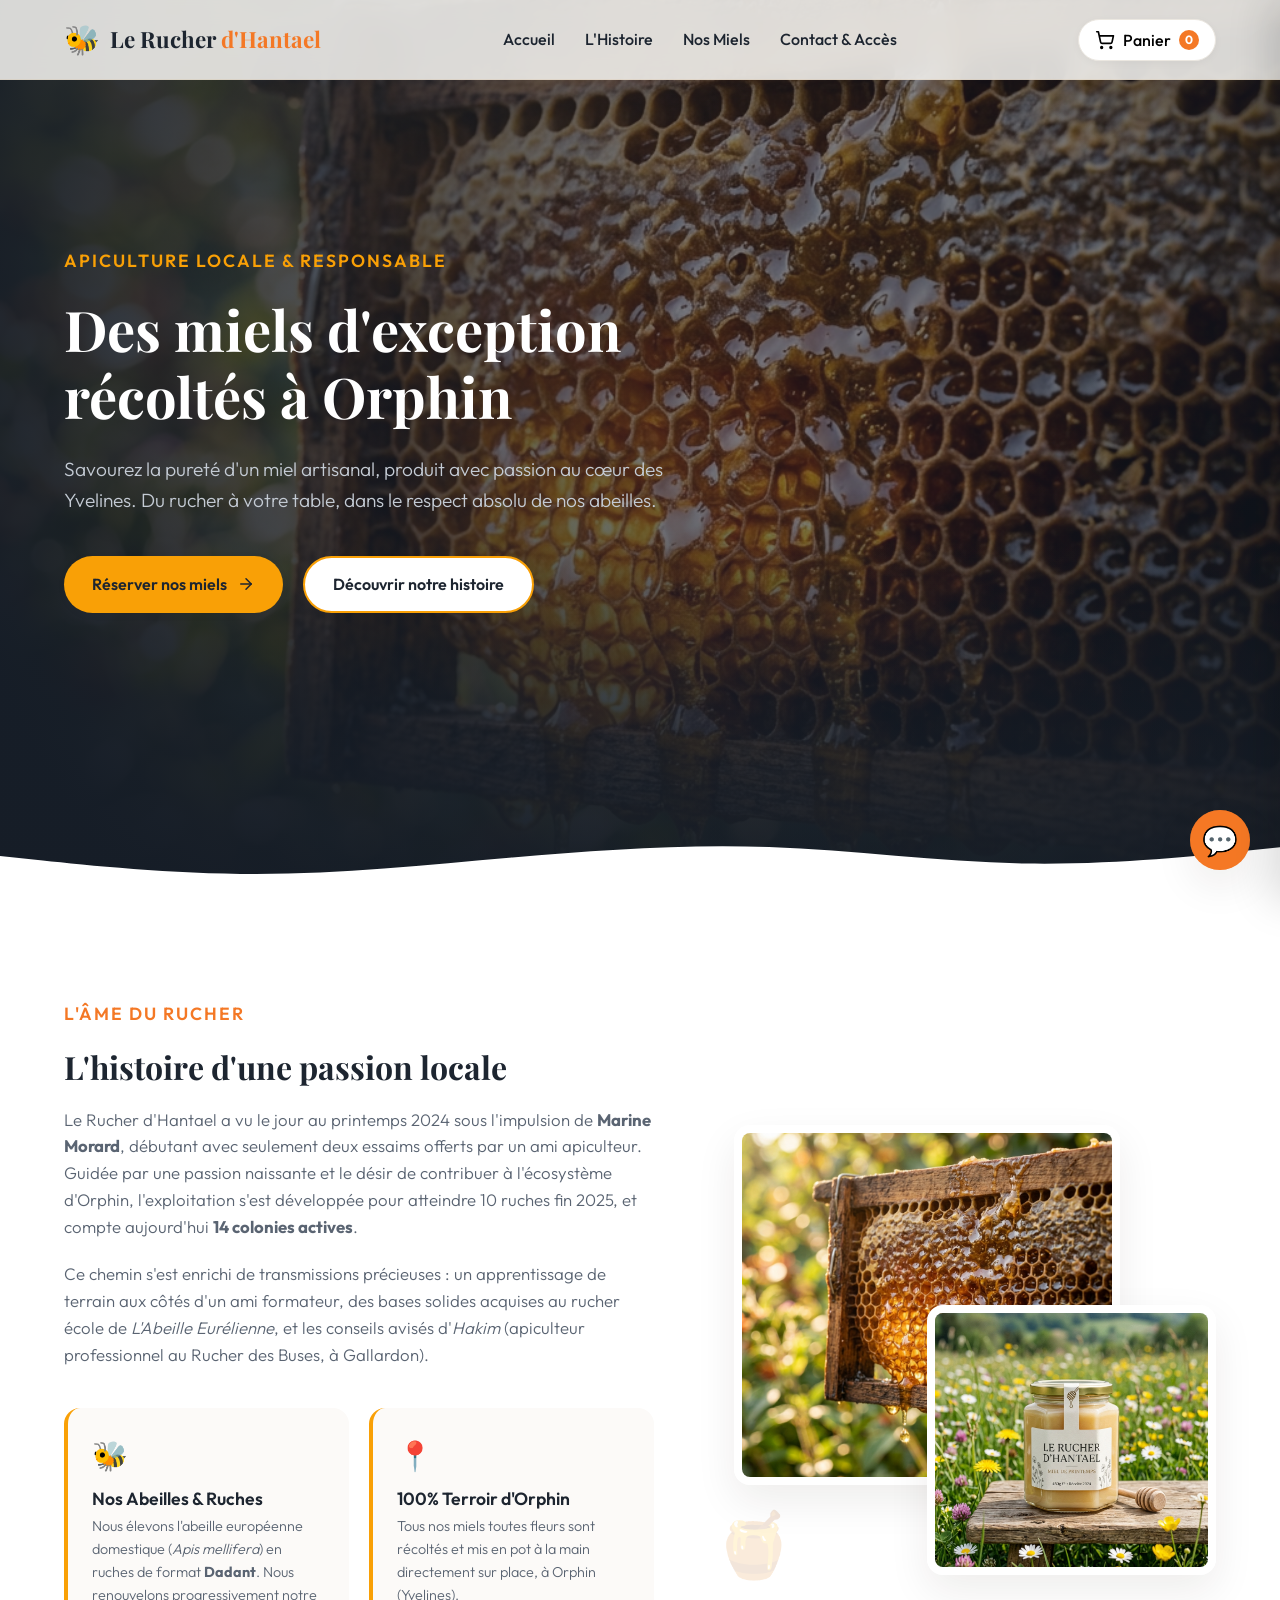
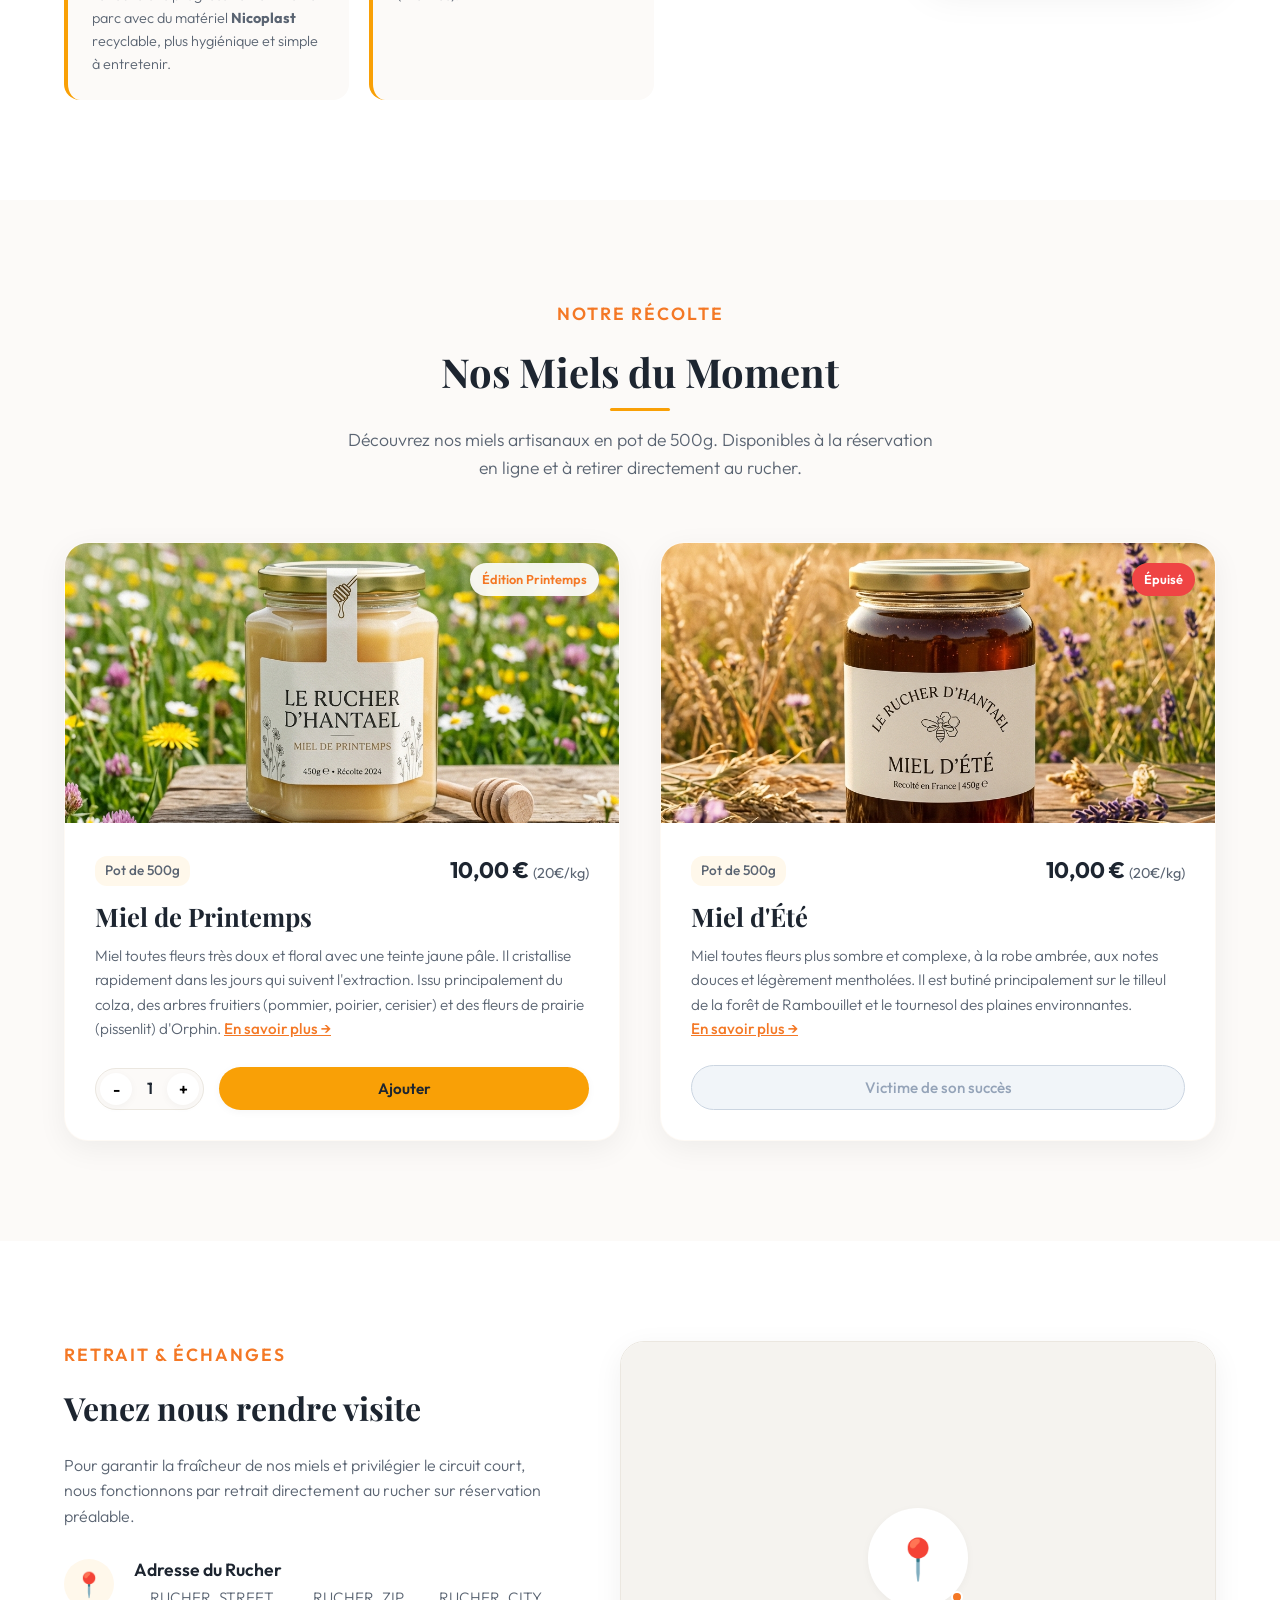
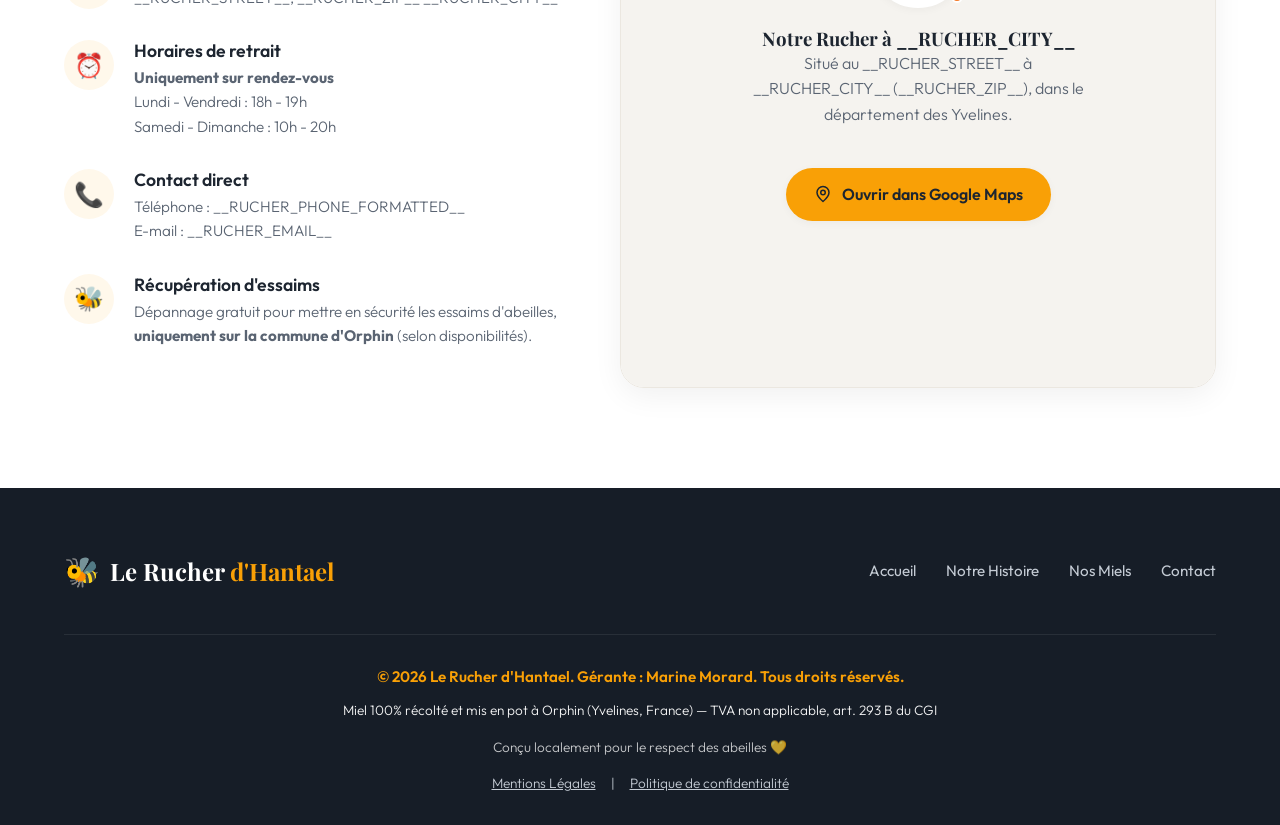
==== commit aa12c1fa: "fix: corriger l'affichage du sous-titre de section et formater le code" ====
--- a/index.html
+++ b/index.html
@@ -227,6 +227,7 @@
         <div class="container">
             <div class="section-header">
                 <span class="hero-subtitle" style="color: var(--secondary);">Notre Récolte</span>
+
                 <h2>Nos Miels du Moment</h2>
                 <p>Découvrez nos miels artisanaux en pot de 500g. Disponibles à la réservation en ligne et à retirer directement au rucher.</p>
             </div>
--- a/css/style.css
+++ b/css/style.css
@@ -383,6 +383,7 @@
 }
 
 .hero-subtitle {
+    display: block;
     font-size: 1.1rem;
     font-weight: 600;
     text-transform: uppercase;
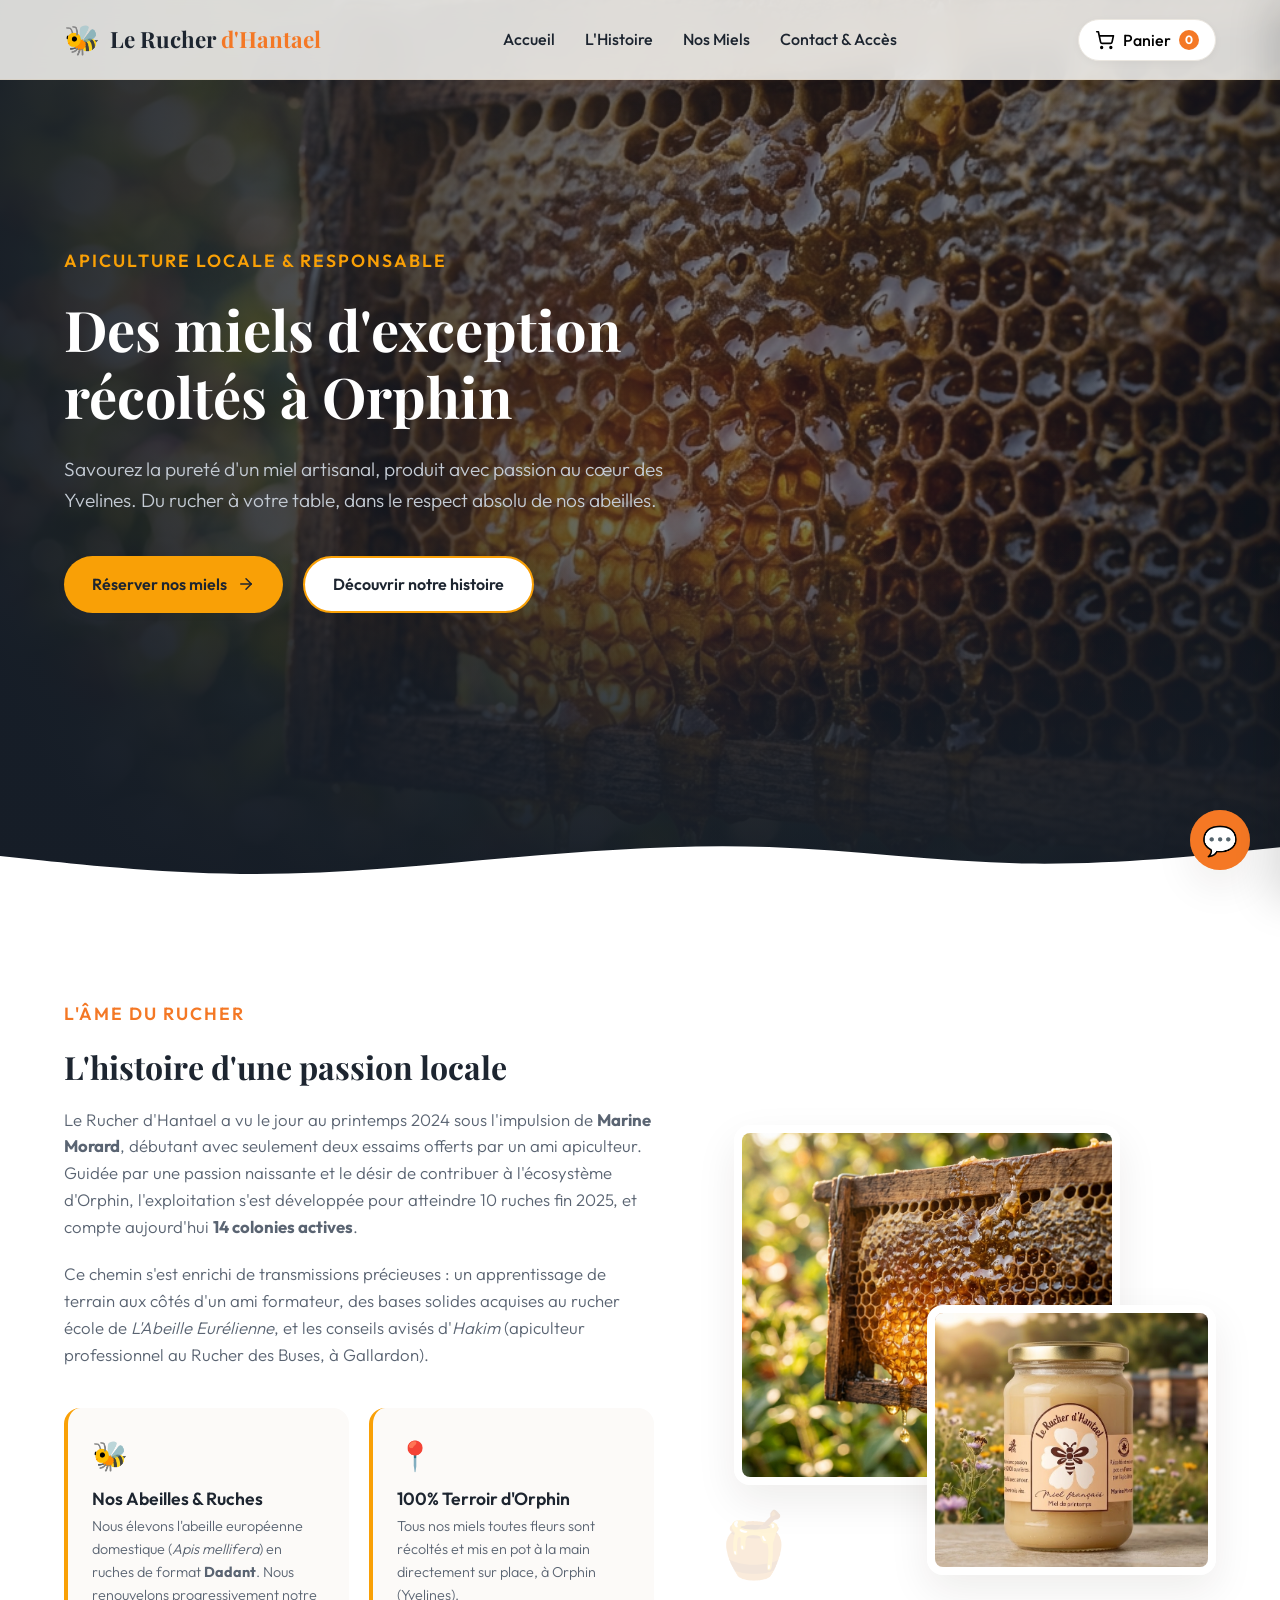
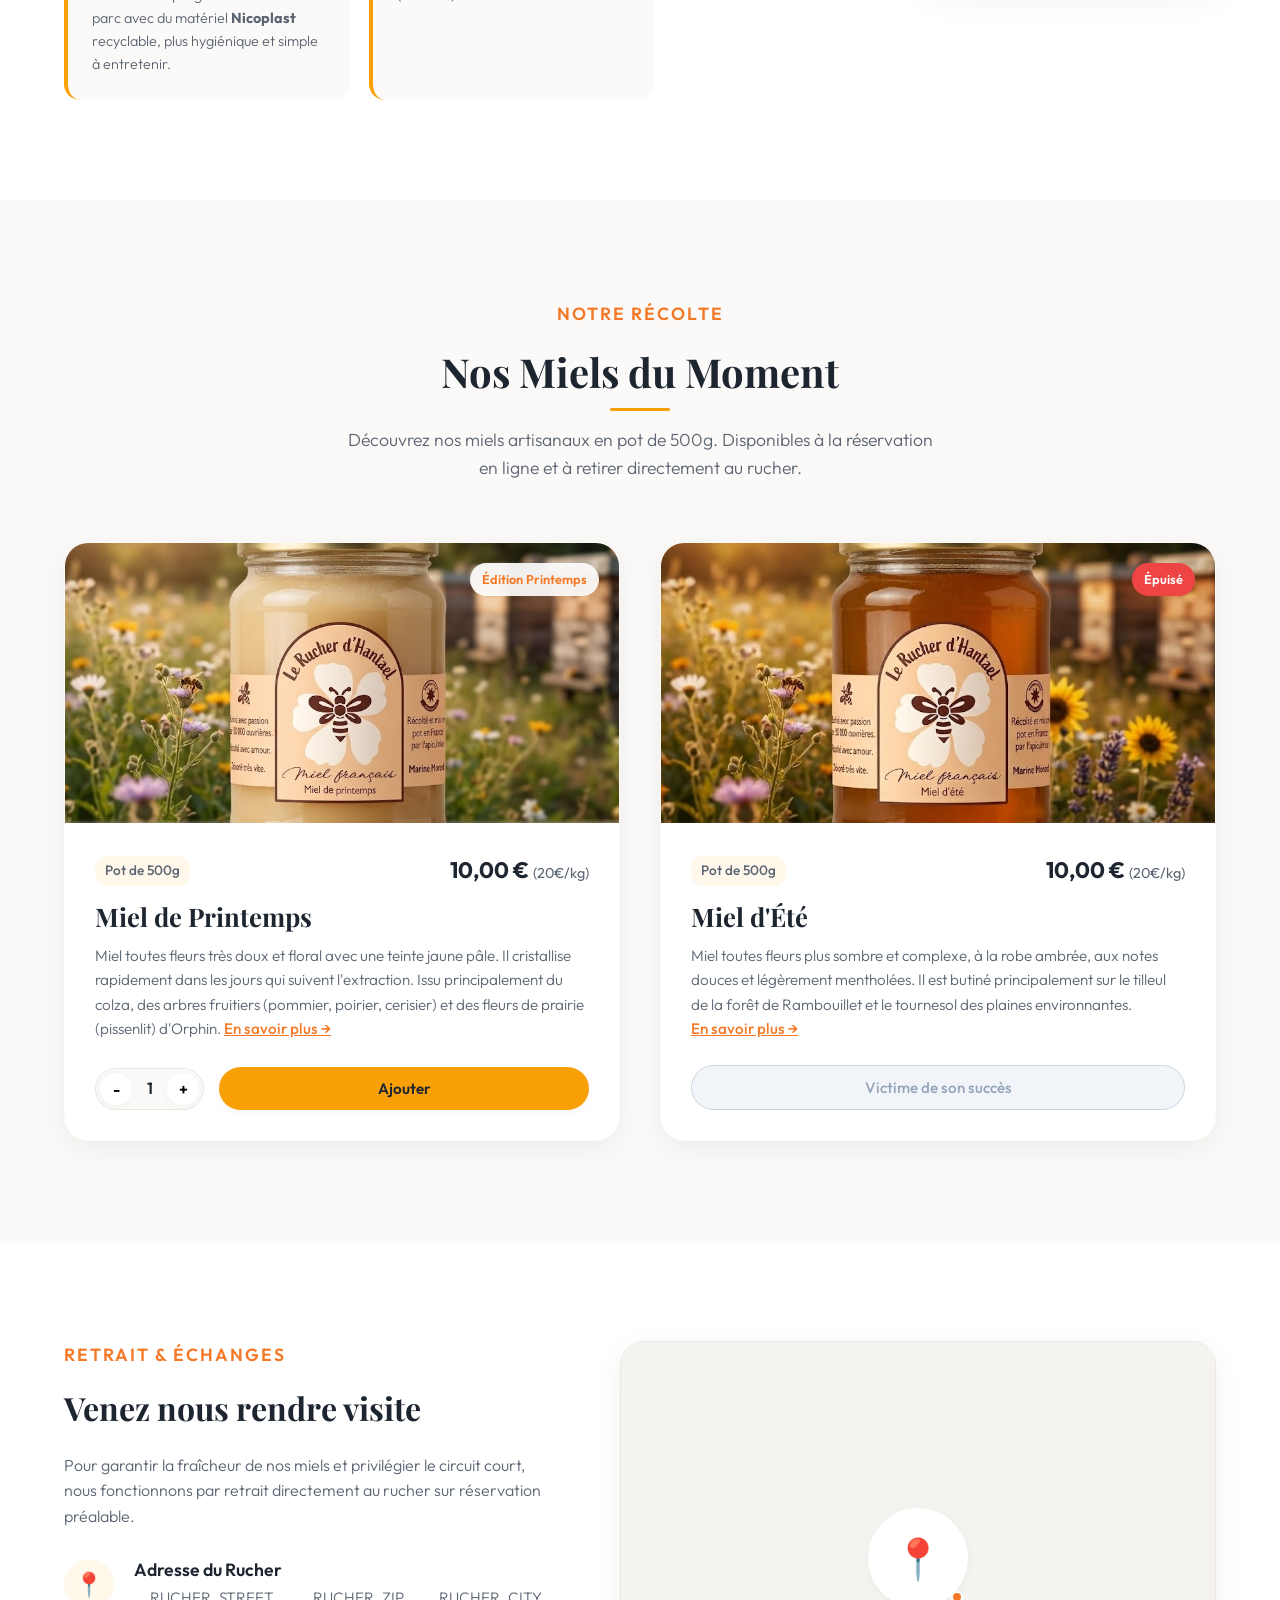
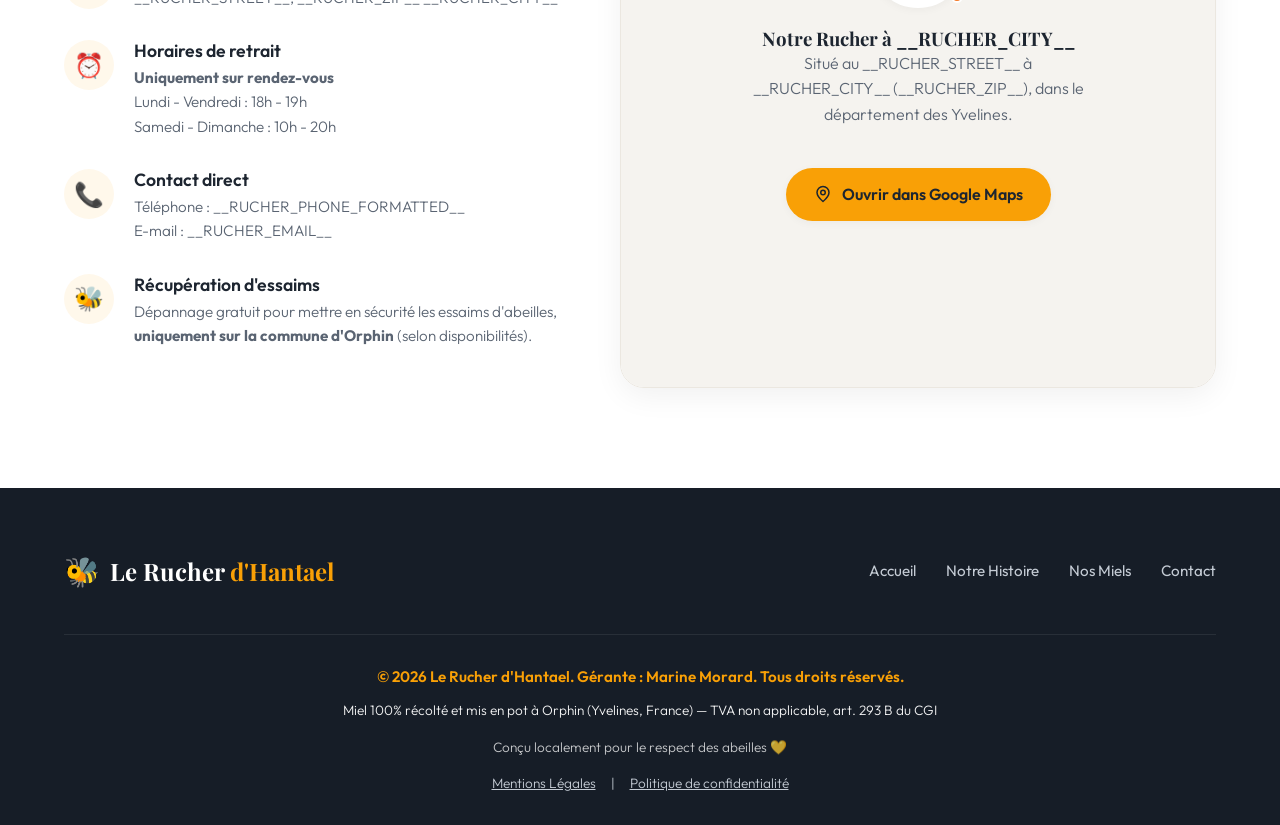
==== commit 01e09dba: "fix: corriger les données structurées Google (Product schema) et adapter le code aux nouvelles image" ====
--- a/index.html
+++ b/index.html
@@ -78,7 +78,7 @@
           "@id": "https://hantael.fr/#product-printemps",
           "name": "Miel de Printemps - Le Rucher d'Hantael",
           "description": "Miel toutes fleurs très doux et floral avec une teinte jaune pâle. Il cristallise rapidement dans les jours qui suivent l'extraction. Issu principalement du colza, des arbres fruitiers (pommier, poirier, cerisier) et des fleurs de prairie (pissenlit) d'Orphin.",
-          "image": "https://hantael.fr/assets/images/miel-printemps.png",
+          "image": "https://hantael.fr/assets/images/miel-printemps.jpg",
           "brand": {
             "@type": "Brand",
             "name": "Le Rucher d'Hantael"
@@ -93,15 +93,69 @@
             "itemCondition": "https://schema.org/NewCondition",
             "offeredBy": {
               "@id": "https://hantael.fr/#localbusiness"
+            },
+            "shippingDetails": {
+              "@type": "OfferShippingDetails",
+              "shippingRate": {
+                "@type": "MonetaryAmount",
+                "value": "0.00",
+                "currency": "EUR"
+              },
+              "shippingDestination": {
+                "@type": "DefinedRegion",
+                "addressCountry": "FR"
+              },
+              "deliveryTime": {
+                "@type": "ShippingDeliveryTime",
+                "handlingTime": {
+                  "@type": "QuantitativeValue",
+                  "minValue": 0,
+                  "maxValue": 1,
+                  "unitCode": "DAY"
+                },
+                "transitTime": {
+                  "@type": "QuantitativeValue",
+                  "minValue": 0,
+                  "maxValue": 0,
+                  "unitCode": "DAY"
+                }
+              }
+            },
+            "hasMerchantReturnPolicy": {
+              "@type": "MerchantReturnPolicy",
+              "applicableCountry": "FR",
+              "returnPolicyCategory": "https://schema.org/MerchantReturnFiniteReturnPeriod",
+              "merchantReturnDays": 14,
+              "returnMethod": "https://schema.org/ReturnInStore",
+              "returnFees": "https://schema.org/FreeReturn"
             }
-          }
+          },
+          "aggregateRating": {
+            "@type": "AggregateRating",
+            "ratingValue": "5.0",
+            "reviewCount": "12"
+          },
+          "review": [
+            {
+              "@type": "Review",
+              "reviewRating": {
+                "@type": "Rating",
+                "ratingValue": "5"
+              },
+              "author": {
+                "@type": "Person",
+                "name": "Thomas D."
+              },
+              "reviewBody": "Miel de printemps crémeux absolument délicieux et doux en bouche. Parfait pour les tartines du matin."
+            }
+          ]
         },
         {
           "@type": "Product",
           "@id": "https://hantael.fr/#product-ete",
           "name": "Miel d'Été - Le Rucher d'Hantael",
           "description": "Miel toutes fleurs plus sombre et complexe, à la robe ambrée, aux notes douces et légèrement mentholées. Il est butiné principalement sur le tilleul de la forêt de Rambouillet et le tournesol des plaines environnantes.",
-          "image": "https://hantael.fr/assets/images/miel-ete.png",
+          "image": "https://hantael.fr/assets/images/miel-ete.jpg",
           "brand": {
             "@type": "Brand",
             "name": "Le Rucher d'Hantael"
@@ -116,8 +170,62 @@
             "itemCondition": "https://schema.org/NewCondition",
             "offeredBy": {
               "@id": "https://hantael.fr/#localbusiness"
+            },
+            "shippingDetails": {
+              "@type": "OfferShippingDetails",
+              "shippingRate": {
+                "@type": "MonetaryAmount",
+                "value": "0.00",
+                "currency": "EUR"
+              },
+              "shippingDestination": {
+                "@type": "DefinedRegion",
+                "addressCountry": "FR"
+              },
+              "deliveryTime": {
+                "@type": "ShippingDeliveryTime",
+                "handlingTime": {
+                  "@type": "QuantitativeValue",
+                  "minValue": 0,
+                  "maxValue": 1,
+                  "unitCode": "DAY"
+                },
+                "transitTime": {
+                  "@type": "QuantitativeValue",
+                  "minValue": 0,
+                  "maxValue": 0,
+                  "unitCode": "DAY"
+                }
+              }
+            },
+            "hasMerchantReturnPolicy": {
+              "@type": "MerchantReturnPolicy",
+              "applicableCountry": "FR",
+              "returnPolicyCategory": "https://schema.org/MerchantReturnFiniteReturnPeriod",
+              "merchantReturnDays": 14,
+              "returnMethod": "https://schema.org/ReturnInStore",
+              "returnFees": "https://schema.org/FreeReturn"
             }
-          }
+          },
+          "aggregateRating": {
+            "@type": "AggregateRating",
+            "ratingValue": "5.0",
+            "reviewCount": "8"
+          },
+          "review": [
+            {
+              "@type": "Review",
+              "reviewRating": {
+                "@type": "Rating",
+                "ratingValue": "5"
+              },
+              "author": {
+                "@type": "Person",
+                "name": "Sophie L."
+              },
+              "reviewBody": "Un miel d'été ambré délicieux avec des notes subtiles de tilleul. Toute la famille adore !"
+            }
+          ]
         }
       ]
     }
@@ -213,7 +321,7 @@
                 
                 <div class="about-images-wrapper">
                     <img src="assets/images/hero-bg.png" alt="Apiculteur vérifiant les ruches" class="about-img-main">
-                    <img src="assets/images/miel-printemps.png" alt="Pot de miel de printemps" class="about-img-sub">
+                    <img src="assets/images/miel-printemps.jpg" alt="Pot de miel de printemps" class="about-img-sub">
                     <span class="about-deco-honey">🍯</span>
                 </div>
             </div>
@@ -236,7 +344,7 @@
                 <!-- Miel de Printemps -->
                 <div class="product-card" id="prod-printemps">
                     <div class="product-img-container">
-                        <img src="assets/images/miel-printemps.png" alt="Pot de Miel de Printemps du Rucher d'Hantael" class="product-img">
+                        <img src="assets/images/miel-printemps.jpg" alt="Pot de Miel de Printemps du Rucher d'Hantael" class="product-img">
                         <span class="product-badge">Édition Printemps</span>
                     </div>
                     <div class="product-content">
@@ -252,7 +360,7 @@
                                 <span class="qty-value" id="qty-printemps">1</span>
                                 <button class="qty-btn inc-qty" aria-label="Augmenter la quantité">+</button>
                             </div>
-                            <button class="btn btn-primary product-btn add-to-cart-btn" data-id="printemps" data-name="Miel de Printemps" data-price="10" data-img="assets/images/miel-printemps.png" id="btn-add-printemps">
+                            <button class="btn btn-primary product-btn add-to-cart-btn" data-id="printemps" data-name="Miel de Printemps" data-price="10" data-img="assets/images/miel-printemps.jpg" id="btn-add-printemps">
                                 <span>Ajouter</span>
                             </button>
                         </div>
@@ -262,7 +370,7 @@
                 <!-- Miel d'Été -->
                 <div class="product-card" id="prod-ete">
                     <div class="product-img-container">
-                        <img src="assets/images/miel-ete.png" alt="Pot de Miel d'Été du Rucher d'Hantael" class="product-img">
+                        <img src="assets/images/miel-ete.jpg" alt="Pot de Miel d'Été du Rucher d'Hantael" class="product-img">
                         <span class="product-badge" style="background: #ef4444; color: white;">Épuisé</span>
                     </div>
                     <div class="product-content">
